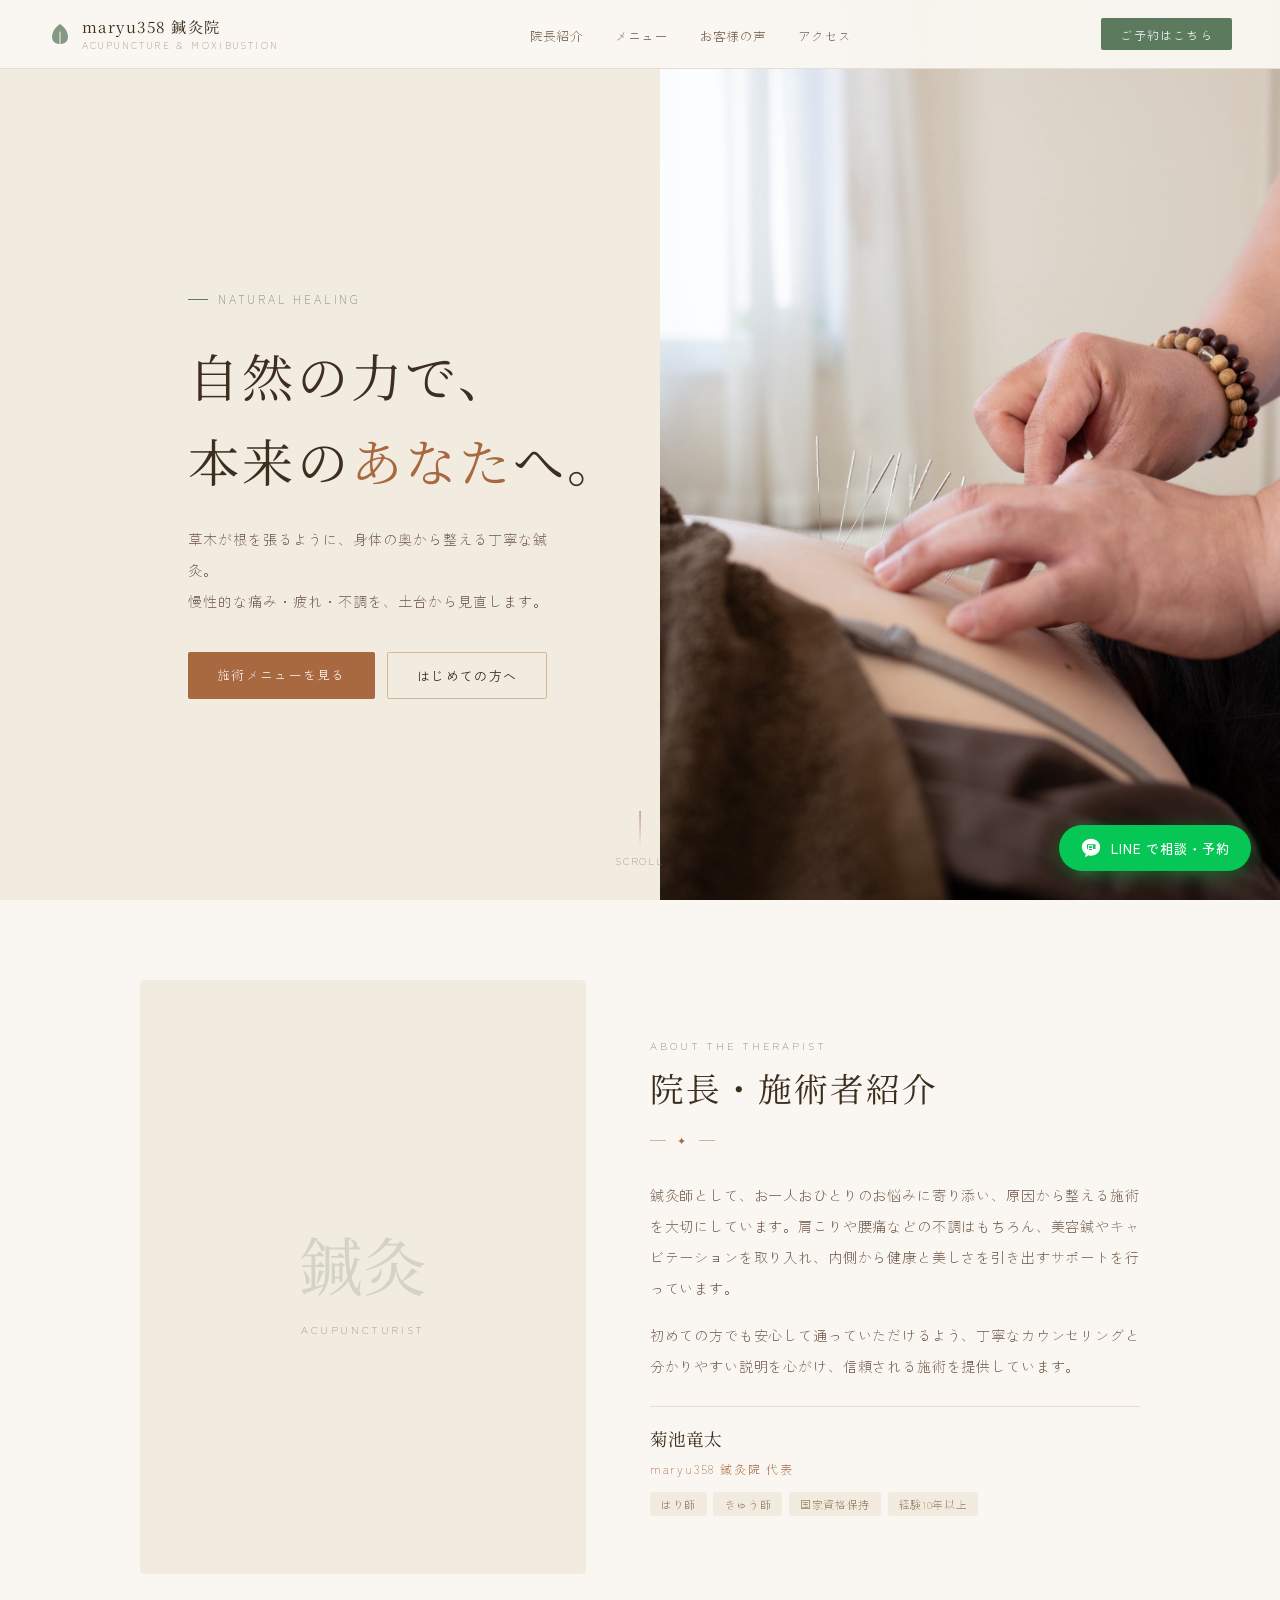
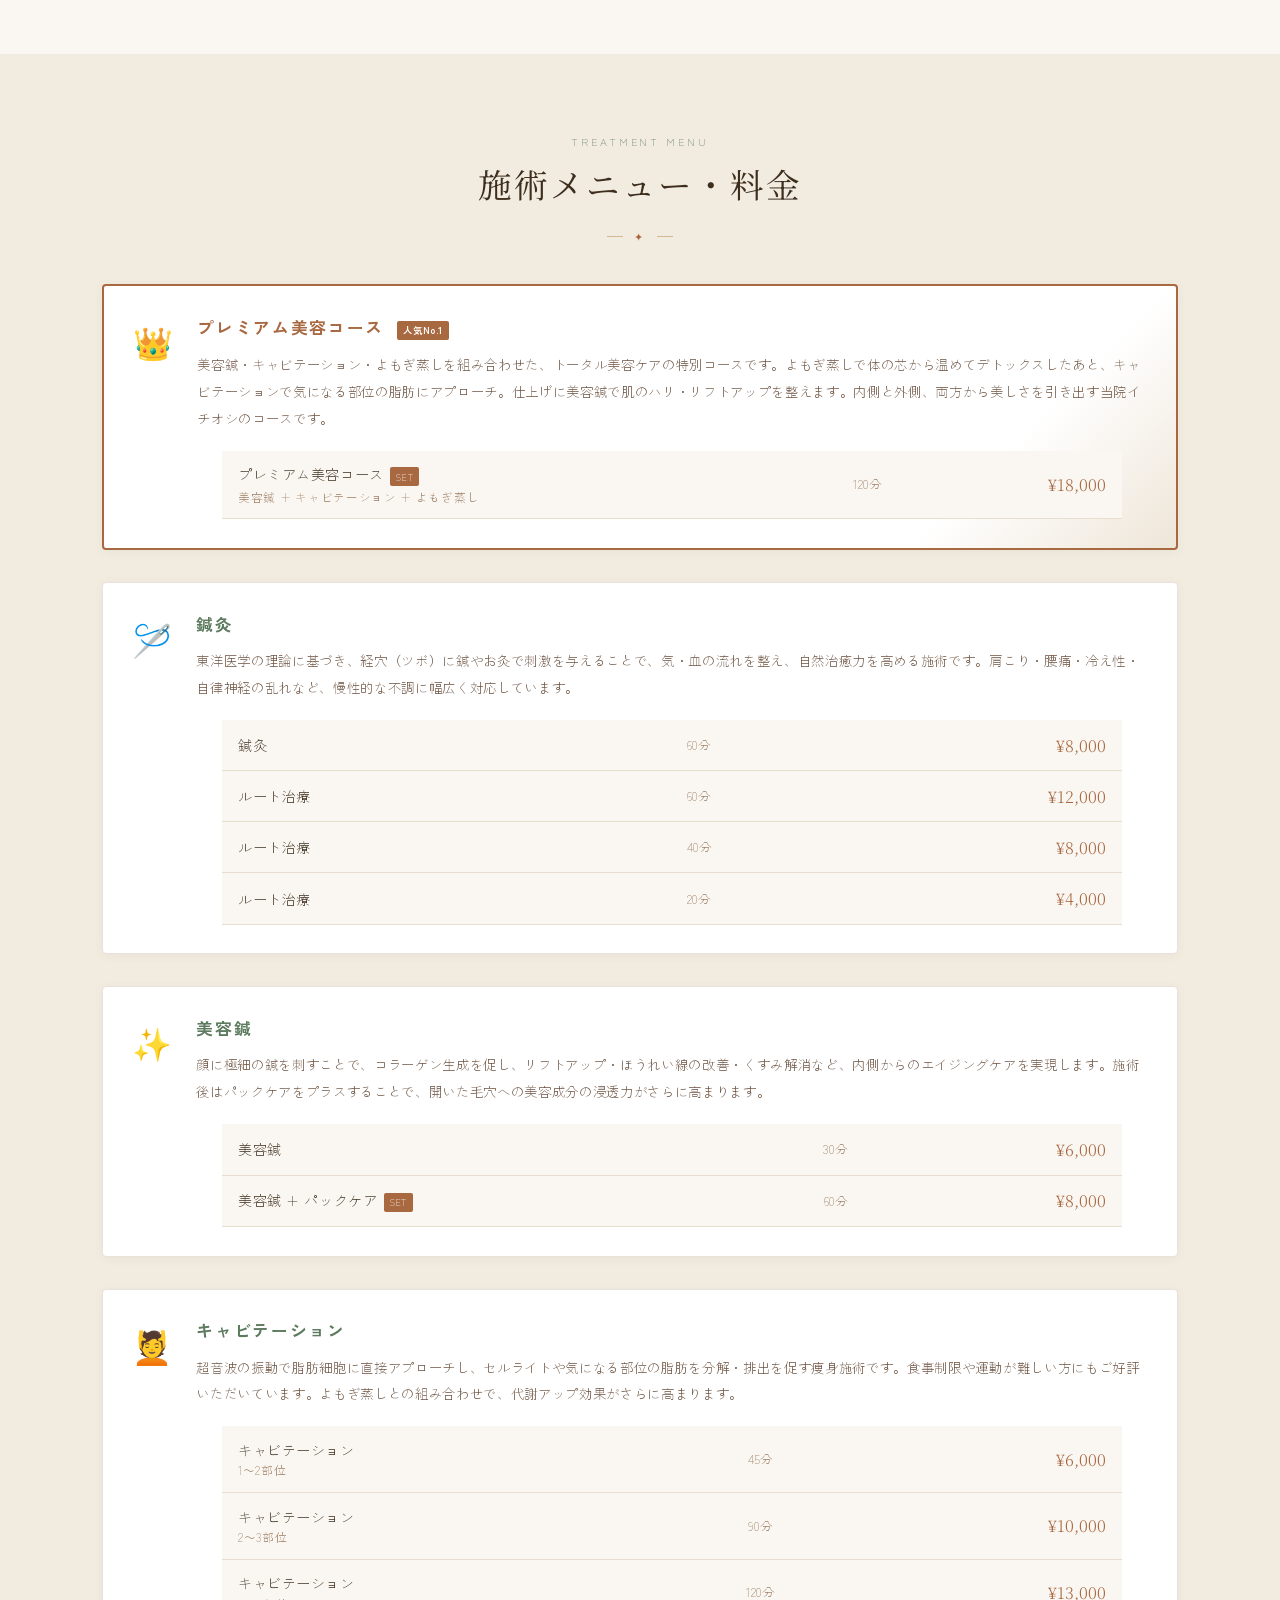
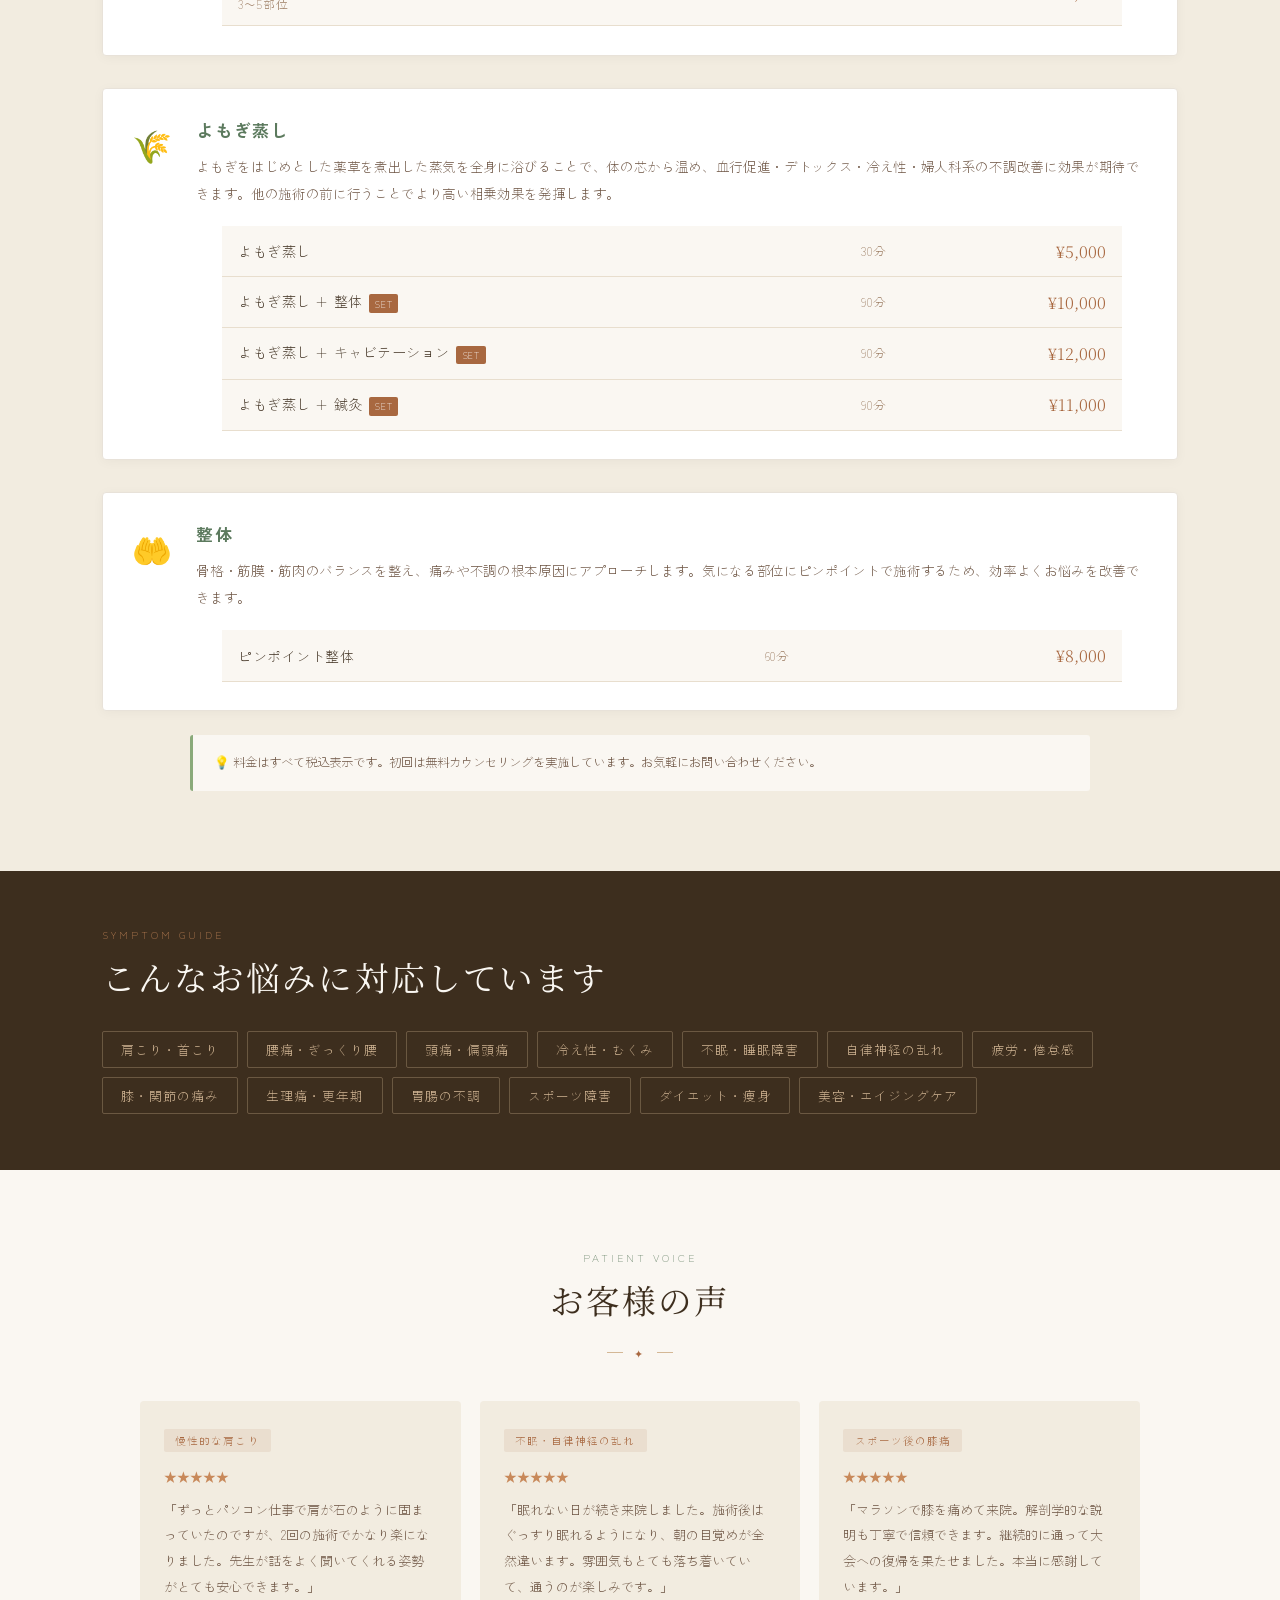
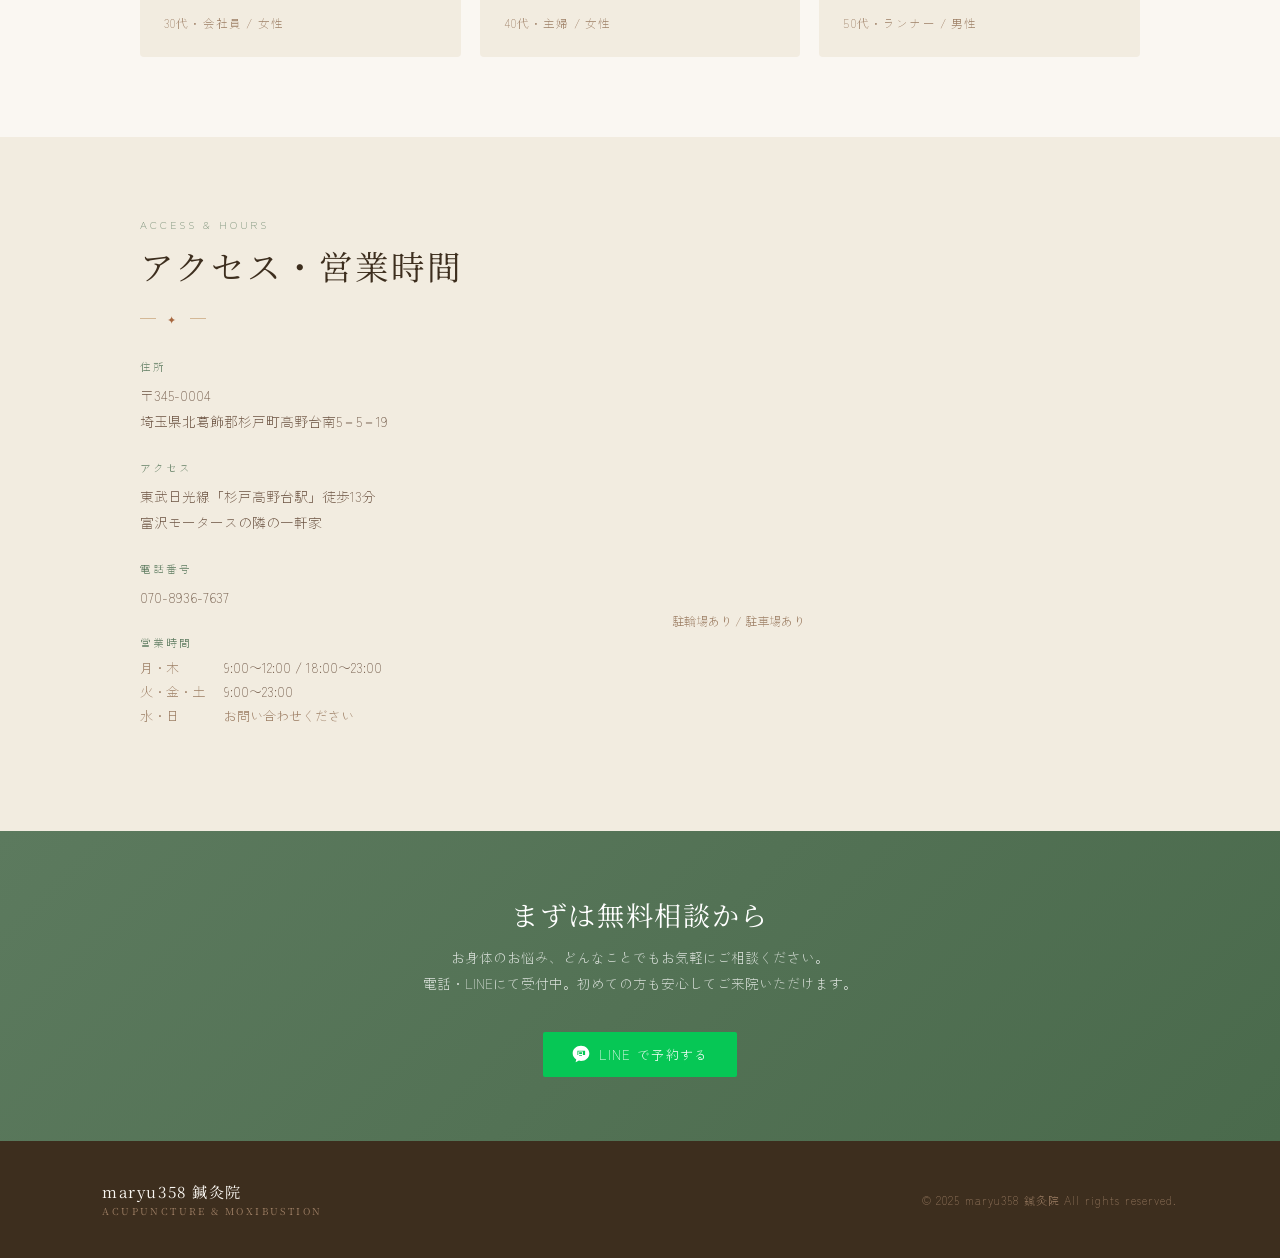
==== index.html @ f745391a "Rename maryu358_full_homepage.index.html to index.html" ====
<!DOCTYPE html>
<html lang="ja">
<head>
<meta charset="UTF-8">
<meta name="viewport" content="width=device-width, initial-scale=1.0">
<link href="https://fonts.googleapis.com/css2?family=Noto+Serif+JP:wght@300;400;500&family=Zen+Kaku+Gothic+New:wght@300;400;500&display=swap" rel="stylesheet">
<style>
*,*::before,*::after{margin:0;padding:0;box-sizing:border-box;}
:root{
  --bg:#faf7f2;--bg2:#f2ece0;--bg3:#e8dece;
  --bark:#3d2e1e;--bark-light:#6b5240;--bark-muted:#9c7d63;
  --sage:#5c7a5e;--sage-light:#8aaa7a;
  --terra:#a86840;--terra-light:#c8895a;
  --sand:#d4b896;
  --text:#3d2e1e;--text-mid:#6b5240;--text-soft:#9c7d63;
}
html{scroll-behavior:smooth;}
body{font-family:'Zen Kaku Gothic New',sans-serif;background:var(--bg);color:var(--text);font-weight:300;overflow-x:hidden;}

/* ── NAV ── */
nav{position:fixed;top:0;left:0;right:0;z-index:100;display:flex;align-items:center;justify-content:space-between;padding:1rem 3rem;background:rgba(250,247,242,0.94);backdrop-filter:blur(10px);border-bottom:1px solid var(--bg3);}
.logo-wrap{display:flex;align-items:center;gap:0.6rem;}
.logo-leaf{width:24px;height:24px;}
.logo-text{font-family:'Noto Serif JP',serif;font-size:0.95rem;font-weight:400;letter-spacing:0.1em;color:var(--bark);}
.logo-sub{font-size:0.6rem;letter-spacing:0.25em;color:var(--bark-muted);display:block;margin-top:1px;}
nav ul{list-style:none;display:flex;gap:2rem;}
nav a{text-decoration:none;color:var(--text-mid);font-size:0.78rem;letter-spacing:0.1em;transition:color .3s;}
nav a:hover{color:var(--sage);}
.nav-btn{background:var(--sage);color:#fff;padding:0.45rem 1.2rem;font-family:inherit;font-size:0.75rem;letter-spacing:0.1em;border:none;cursor:pointer;border-radius:2px;transition:background .3s;}
.nav-btn:hover{background:var(--sage-light);}

/* ── HERO ── */
.hero{min-height:100vh;display:flex;align-items:center;position:relative;overflow:hidden;background:var(--bg2);}
.hero-svg{position:absolute;right:0;top:0;width:52vw;max-width:620px;height:100%;object-fit:cover;opacity:1;}
.hero-content{position:relative;z-index:2;padding:9rem 4rem 4rem 8%;}
.hero-eyebrow{display:inline-flex;align-items:center;gap:0.6rem;font-size:0.7rem;letter-spacing:0.25em;color:var(--sage);margin-bottom:1.6rem;}
.hero-eyebrow::before{content:'';width:20px;height:1px;background:var(--sage);}
.hero h1{font-family:'Noto Serif JP',serif;font-size:clamp(2rem,4.2vw,3.2rem);font-weight:400;line-height:1.65;letter-spacing:0.06em;color:var(--bark);margin-bottom:1.4rem;}
.hero h1 em{color:var(--terra);font-style:normal;}
.hero-desc{font-size:0.88rem;line-height:2.2;color:var(--text-mid);letter-spacing:0.07em;margin-bottom:2.2rem;max-width:380px;}
.hero-cta{display:flex;gap:0.8rem;flex-wrap:wrap;}
.btn-fill{background:var(--terra);color:#fff;padding:0.8rem 1.8rem;font-family:inherit;font-size:0.8rem;letter-spacing:0.1em;border:none;cursor:pointer;border-radius:2px;transition:background .3s;text-decoration:none;display:inline-block;}
.btn-fill:hover{background:var(--terra-light);}
.btn-line{background:transparent;color:var(--bark);padding:0.8rem 1.8rem;font-family:inherit;font-size:0.8rem;letter-spacing:0.1em;border:1.5px solid var(--sand);cursor:pointer;border-radius:2px;transition:all .3s;text-decoration:none;display:inline-block;}
.btn-line:hover{border-color:var(--bark);background:var(--bark);color:#fff;}
.hero-scroll{position:absolute;bottom:2rem;left:50%;transform:translateX(-50%);display:flex;flex-direction:column;align-items:center;gap:0.4rem;color:var(--text-soft);font-size:0.62rem;letter-spacing:0.2em;}
.scroll-bar{width:1px;height:36px;background:linear-gradient(to bottom,var(--terra),transparent);animation:sbar 2s ease-in-out infinite;}
@keyframes sbar{0%,100%{opacity:.3}50%{opacity:1}}

/* ── SECTIONS ── */
section{padding:5rem 8%;}
.sec-tag{font-size:0.66rem;letter-spacing:0.28em;color:var(--sage);display:block;margin-bottom:0.6rem;}
.sec-title{font-family:'Noto Serif JP',serif;font-size:clamp(1.5rem,2.8vw,2.1rem);font-weight:400;letter-spacing:0.06em;color:var(--bark);line-height:1.5;margin-bottom:0.8rem;}
.sep{display:flex;align-items:center;gap:0.7rem;margin:1.2rem 0 2rem;}
.sep::before,.sep::after{content:'';flex:0 0 16px;height:1px;background:var(--sand);}
.sep span{font-size:0.68rem;letter-spacing:0.2em;color:var(--terra);}
.sep-center{justify-content:center;}
.sep-center.sep{margin:1.2rem auto 2rem;}

/* ── ABOUT ── */
.about{background:var(--bg);}
.about-inner{display:grid;grid-template-columns:1fr 1.1fr;gap:4rem;align-items:center;max-width:1000px;margin:0 auto;}
.about-img{aspect-ratio:3/4;background:var(--bg2);border-radius:4px;display:flex;align-items:center;justify-content:center;flex-direction:column;gap:0.8rem;position:relative;overflow:hidden;}
.about-img-kanji{font-family:'Noto Serif JP',serif;font-size:4rem;color:rgba(92,122,94,0.2);font-weight:400;}
.about-img-label{font-size:0.65rem;letter-spacing:0.25em;color:var(--text-soft);}
.about p{font-size:0.88rem;line-height:2.2;color:var(--text-mid);letter-spacing:0.06em;margin-bottom:1rem;}
.about-name{margin-top:1.5rem;padding-top:1.2rem;border-top:1px solid var(--bg3);}
.about-name strong{font-family:'Noto Serif JP',serif;font-size:1.1rem;font-weight:400;color:var(--bark);display:block;margin-bottom:0.25rem;}
.about-name span{font-size:0.75rem;letter-spacing:0.15em;color:var(--terra);}
.certs{margin-top:0.8rem;display:flex;flex-wrap:wrap;gap:0.4rem;}
.cert{font-size:0.68rem;letter-spacing:0.06em;color:var(--text-soft);background:var(--bg2);padding:0.25rem 0.7rem;border-radius:2px;}

/* ── MENU ── */
.menu-sec{background:var(--bg2);}
.menu-head{text-align:center;margin-bottom:2.5rem;}

/* tabs */
.tabs{display:flex;justify-content:center;flex-wrap:wrap;gap:0.4rem;margin-bottom:2.5rem;}
.tab{padding:0.45rem 1.1rem;border:1.5px solid var(--bg3);background:var(--bg);color:var(--text-mid);font-family:inherit;font-size:0.76rem;letter-spacing:0.08em;cursor:pointer;border-radius:2px;transition:all .22s;}
.tab:hover{border-color:var(--sage);color:var(--sage);}
.tab.active{background:var(--sage);border-color:var(--sage);color:#fff;}

.panel{display:none;}
.panel.active{display:block;}

/* compact menu table */
.menu-table{width:100%;max-width:900px;margin:0 auto;border-collapse:collapse;}
.menu-cat-row td{
  padding:0.7rem 1rem 0.4rem;
  font-family:'Noto Serif JP',serif;font-size:0.78rem;font-weight:400;
  color:var(--terra);letter-spacing:0.15em;
  border-bottom:1px solid var(--bg3);
}
.menu-row{background:var(--bg);transition:background .2s;}
.menu-row:hover{background:rgba(92,122,94,0.06);}
.menu-row td{padding:0.85rem 1rem;border-bottom:1px solid var(--bg3);vertical-align:middle;}
.m-name{font-size:0.88rem;color:var(--bark);letter-spacing:0.04em;}
.m-sub{font-size:0.72rem;color:var(--text-soft);margin-top:0.15rem;letter-spacing:0.06em;}
.m-time{font-size:0.78rem;color:var(--text-soft);text-align:center;white-space:nowrap;}
.m-price{font-family:'Noto Serif JP',serif;font-size:1rem;color:var(--terra);text-align:right;white-space:nowrap;}
.m-badge{display:inline-block;font-size:0.58rem;letter-spacing:0.06em;background:var(--terra);color:#fff;padding:0.15rem 0.4rem;border-radius:2px;vertical-align:middle;margin-left:0.4rem;}
.menu-note{max-width:900px;margin:1.5rem auto 0;background:var(--bg);border-radius:3px;padding:1rem 1.3rem;font-size:0.78rem;line-height:1.9;color:var(--text-mid);border-left:3px solid var(--sage-light);}

/* ── SYMPTOM ── */
.symptom{background:var(--bark);padding:3.5rem 8%;}
.symptom .sec-tag{color:var(--terra-light);}
.symptom .sec-title{color:#faf7f2;}
.symp-tags{display:flex;flex-wrap:wrap;gap:0.6rem;margin-top:1.8rem;}
.symp-tag{padding:0.5rem 1.1rem;border:1px solid rgba(212,184,150,0.3);color:var(--sand);font-size:0.8rem;letter-spacing:0.08em;border-radius:2px;}

/* ── VOICE ── */
.voice{background:var(--bg);}
.voice-grid{display:grid;grid-template-columns:repeat(3,1fr);gap:1.2rem;max-width:1000px;margin:0 auto;}
.voice-card{background:var(--bg2);border-radius:4px;padding:1.6rem 1.5rem;}
.v-symp{display:inline-block;font-size:0.66rem;letter-spacing:0.1em;color:var(--terra);background:rgba(168,104,64,0.1);padding:0.25rem 0.7rem;border-radius:2px;margin-bottom:0.9rem;}
.v-stars{color:var(--terra-light);font-size:0.8rem;margin-bottom:0.7rem;}
.v-text{font-size:0.82rem;line-height:1.95;color:var(--text-mid);margin-bottom:1rem;}
.v-name{font-size:0.72rem;color:var(--text-soft);letter-spacing:0.1em;}

/* ── ACCESS ── */
.access{background:var(--bg2);}
.access-inner{display:grid;grid-template-columns:1fr 1fr;gap:4rem;max-width:1000px;margin:0 auto;align-items:start;}
.info-block{margin-bottom:1.6rem;}
.info-label{font-size:0.66rem;letter-spacing:0.2em;color:var(--sage);margin-bottom:0.5rem;}
.info-val{font-size:0.86rem;line-height:1.9;color:var(--text-mid);}
.hours-grid{display:grid;grid-template-columns:auto 1fr;gap:0.3rem 1.2rem;margin-top:0.3rem;}
.d-label{font-size:0.82rem;color:var(--text-soft);}
.d-time{font-size:0.82rem;color:var(--text-mid);}
.d-off{font-size:0.82rem;color:var(--bark-muted);}
.access-map{background:var(--bg3);border-radius:4px;aspect-ratio:4/3;display:flex;align-items:center;justify-content:center;flex-direction:column;gap:0.8rem;}
.map-text{font-size:0.76rem;letter-spacing:0.15em;color:var(--text-soft);}

/* ── CTA ── */
.cta-band{background:linear-gradient(135deg,var(--sage) 0%,#4a6a4c 100%);padding:4rem 8%;text-align:center;}
.cta-band h2{font-family:'Noto Serif JP',serif;font-size:1.7rem;font-weight:400;color:#fff;letter-spacing:0.06em;margin-bottom:0.7rem;}
.cta-band p{font-size:0.85rem;color:rgba(255,255,255,0.8);margin-bottom:2.2rem;line-height:1.9;}
.cta-btns{display:flex;gap:0.8rem;justify-content:center;flex-wrap:wrap;}
.btn-white{background:#fff;color:var(--sage);padding:0.8rem 2rem;font-family:inherit;font-size:0.82rem;letter-spacing:0.1em;border:none;cursor:pointer;border-radius:2px;transition:all .3s;font-weight:500;}
.btn-white:hover{background:var(--bark);color:#fff;}
.btn-white2{background:transparent;color:#fff;padding:0.8rem 2rem;font-family:inherit;font-size:0.82rem;letter-spacing:0.1em;border:1.5px solid rgba(255,255,255,0.5);cursor:pointer;border-radius:2px;transition:all .3s;}
.btn-white2:hover{background:rgba(255,255,255,0.15);}

/* ── FOOTER ── */
footer{background:var(--bark);padding:2.5rem 8%;display:flex;align-items:center;justify-content:space-between;flex-wrap:wrap;gap:1.2rem;}
.f-logo{font-family:'Noto Serif JP',serif;font-size:0.95rem;font-weight:400;color:#faf7f2;letter-spacing:0.1em;}
.f-logo span{font-size:0.6rem;letter-spacing:0.25em;color:var(--bark-muted);display:block;margin-top:2px;}
footer p{font-size:0.7rem;color:var(--bark-muted);letter-spacing:0.1em;}

/* ── MENU CARDS ── */
.menu-cards{display:flex;flex-direction:column;gap:2rem;margin-top:1.5rem;}
.menu-card{display:flex;gap:1.5rem;background:#fff;border:1px solid #e8e2d9;border-radius:4px;padding:1.8rem;box-shadow:0 2px 12px rgba(0,0,0,0.04);}
.menu-card-icon{font-size:2rem;flex-shrink:0;margin-top:0.2rem;}
.menu-card-body{flex:1;}
.menu-card-title{font-size:1.05rem;letter-spacing:0.1em;color:var(--sage);margin:0 0 0.7rem;font-weight:600;}
.menu-card-desc{font-size:0.84rem;line-height:2;color:var(--text-mid);margin:0 0 1.2rem;letter-spacing:0.05em;}
@media(max-width:600px){
  .menu-card{flex-direction:column;gap:0.8rem;}
  .menu-card-icon{font-size:1.5rem;}
}

/* ── LINE FLOAT BUTTON ── */
.line-float{
  position:fixed;bottom:1.8rem;right:1.8rem;z-index:200;
  display:flex;align-items:center;gap:0.55rem;
  background:#06C755;color:#fff;
  padding:0.75rem 1.3rem;border-radius:50px;
  text-decoration:none;font-family:inherit;font-size:0.82rem;font-weight:500;letter-spacing:0.08em;
  box-shadow:0 4px 18px rgba(6,199,85,0.38);
  transition:all .3s;
}
.line-float:hover{background:#05b34c;box-shadow:0 6px 24px rgba(6,199,85,0.5);transform:translateY(-2px);}
.line-float svg{width:22px;height:22px;flex-shrink:0;}

/* LINE inline button */
.btn-line-green{
  display:inline-flex;align-items:center;gap:0.5rem;
  background:#06C755;color:#fff;
  padding:0.8rem 1.8rem;font-family:inherit;font-size:0.82rem;letter-spacing:0.1em;
  border:none;cursor:pointer;border-radius:2px;transition:all .3s;text-decoration:none;
}
.btn-line-green:hover{background:#05b34c;}
.btn-line-green svg{width:20px;height:20px;}

@media(max-width:768px){
  nav{padding:0.9rem 1.2rem;}nav ul{display:none;}
  .hero-content{padding:8rem 1.5rem 3.5rem;}
  .hero-svg{width:100%;right:0;top:0;height:50vh;object-fit:cover;opacity:0.35;}
  section{padding:3.5rem 1.5rem;}
  .about-inner,.access-inner{grid-template-columns:1fr;gap:2rem;}
  .about-img{display:none;}
  .voice-grid{grid-template-columns:1fr;}
  .symptom{padding:3rem 1.5rem;}
  .cta-band{padding:3rem 1.5rem;}
}
</style>
</head>
<body>

<!-- NAV -->
<nav>
  <div class="logo-wrap">
    <svg class="logo-leaf" viewBox="0 0 24 24" fill="none">
      <path d="M12 2C12 2 4 7 4 15C4 19.5 7.5 22 12 22C16.5 22 20 19.5 20 15C20 7 12 2 12 2Z" fill="#5c7a5e" opacity="0.75"/>
      <path d="M12 22L12 10" stroke="#faf7f2" stroke-width="1" stroke-linecap="round"/>
    </svg>
    <div>
      <div class="logo-text">maryu358 鍼灸院</div>
      <span class="logo-sub">ACUPUNCTURE & MOXIBUSTION</span>
    </div>
  </div>
  <ul>
    <li><a href="#about">院長紹介</a></li>
    <li><a href="#menu">メニュー</a></li>
    <li><a href="#voice">お客様の声</a></li>
    <li><a href="#access">アクセス</a></li>
  </ul>
  <a href="https://lin.ee/UZk0JDN" target="_blank" rel="noopener" class="nav-btn" style="text-decoration:none;">ご予約はこちら</a>
</nav>

<!-- HERO -->
<section class="hero">
  <img class="hero-svg" src="[data-uri]" alt="鍼灸施術の様子">
  <div class="hero-content">
    <div class="hero-eyebrow">NATURAL HEALING</div>
    <h1>自然の力で、<br>本来の<em>あなた</em>へ。</h1>
    <p class="hero-desc">草木が根を張るように、身体の奥から整える丁寧な鍼灸。<br>慢性的な痛み・疲れ・不調を、土台から見直します。</p>
    <div class="hero-cta">
      <a href="#menu" class="btn-fill">施術メニューを見る</a>
      <button class="btn-line" onclick="sendPrompt('初めて鍼灸院に行く場合の流れを教えてください')">はじめての方へ</button>
    </div>
  </div>
  <div class="hero-scroll"><div class="scroll-bar"></div><span>SCROLL</span></div>
</section>

<!-- ABOUT -->
<section class="about" id="about">
  <div class="about-inner">
    <div class="about-img">
      <div class="about-img-kanji">鍼灸</div>
      <div class="about-img-label">ACUPUNCTURIST</div>
    </div>
    <div>
      <span class="sec-tag">ABOUT THE THERAPIST</span>
      <h2 class="sec-title">院長・施術者紹介</h2>
      <div class="sep"><span>✦</span></div>
      <p>鍼灸師として、お一人おひとりのお悩みに寄り添い、原因から整える施術を大切にしています。肩こりや腰痛などの不調はもちろん、美容鍼やキャビテーションを取り入れ、内側から健康と美しさを引き出すサポートを行っています。</p>
      <p>初めての方でも安心して通っていただけるよう、丁寧なカウンセリングと分かりやすい説明を心がけ、信頼される施術を提供しています。</p>
      <div class="about-name">
        <strong>菊池竜太</strong>
        <span>maryu358 鍼灸院 代表</span>
      </div>
      <div class="certs">
        <span class="cert">はり師</span>
        <span class="cert">きゅう師</span>
        <span class="cert">国家資格保持</span>
        <span class="cert">経験10年以上</span>
      </div>
    </div>
  </div>
</section>

<!-- MENU -->
<section class="menu-sec" id="menu">
  <div class="menu-head">
    <span class="sec-tag">TREATMENT MENU</span>
    <h2 class="sec-title">施術メニュー・料金</h2>
    <div class="sep sep-center"><span>✦</span></div>
  </div>

  <!-- 施術説明カード -->
  <div class="menu-cards">

    <div class="menu-card" style="border:2px solid var(--terra);background:linear-gradient(135deg,#fff 80%,rgba(168,104,64,0.05));">
      <div class="menu-card-icon">👑</div>
      <div class="menu-card-body">
        <h3 class="menu-card-title" style="color:var(--terra);">プレミアム美容コース <span class="m-badge" style="background:var(--terra);">人気No.1</span></h3>
        <p class="menu-card-desc">美容鍼・キャビテーション・よもぎ蒸しを組み合わせた、トータル美容ケアの特別コースです。よもぎ蒸しで体の芯から温めてデトックスしたあと、キャビテーションで気になる部位の脂肪にアプローチ。仕上げに美容鍼で肌のハリ・リフトアップを整えます。内側と外側、両方から美しさを引き出す当院イチオシのコースです。</p>
        <table class="menu-table">
          <tr class="menu-row"><td><div class="m-name">プレミアム美容コース<span class="m-badge">SET</span></div><div class="m-sub">美容鍼 + キャビテーション + よもぎ蒸し</div></td><td class="m-time">120分</td><td class="m-price">¥18,000</td></tr>
        </table>
      </div>
    </div>

    <div class="menu-card">
      <div class="menu-card-icon">🪡</div>
      <div class="menu-card-body">
        <h3 class="menu-card-title">鍼灸</h3>
        <p class="menu-card-desc">東洋医学の理論に基づき、経穴（ツボ）に鍼やお灸で刺激を与えることで、気・血の流れを整え、自然治癒力を高める施術です。肩こり・腰痛・冷え性・自律神経の乱れなど、慢性的な不調に幅広く対応しています。</p>
        <table class="menu-table">
          <tr class="menu-row"><td><div class="m-name">鍼灸</div></td><td class="m-time">60分</td><td class="m-price">¥8,000</td></tr>
          <tr class="menu-row"><td><div class="m-name">ルート治療</div></td><td class="m-time">60分</td><td class="m-price">¥12,000</td></tr>
          <tr class="menu-row"><td><div class="m-name">ルート治療</div></td><td class="m-time">40分</td><td class="m-price">¥8,000</td></tr>
          <tr class="menu-row"><td><div class="m-name">ルート治療</div></td><td class="m-time">20分</td><td class="m-price">¥4,000</td></tr>
        </table>
      </div>
    </div>

    <div class="menu-card">
      <div class="menu-card-icon">✨</div>
      <div class="menu-card-body">
        <h3 class="menu-card-title">美容鍼</h3>
        <p class="menu-card-desc">顔に極細の鍼を刺すことで、コラーゲン生成を促し、リフトアップ・ほうれい線の改善・くすみ解消など、内側からのエイジングケアを実現します。施術後はパックケアをプラスすることで、開いた毛穴への美容成分の浸透力がさらに高まります。</p>
        <table class="menu-table">
          <tr class="menu-row"><td><div class="m-name">美容鍼</div></td><td class="m-time">30分</td><td class="m-price">¥6,000</td></tr>
          <tr class="menu-row"><td><div class="m-name">美容鍼 + パックケア<span class="m-badge">SET</span></div></td><td class="m-time">60分</td><td class="m-price">¥8,000</td></tr>
        </table>
      </div>
    </div>

    <div class="menu-card">
      <div class="menu-card-icon">💆</div>
      <div class="menu-card-body">
        <h3 class="menu-card-title">キャビテーション</h3>
        <p class="menu-card-desc">超音波の振動で脂肪細胞に直接アプローチし、セルライトや気になる部位の脂肪を分解・排出を促す痩身施術です。食事制限や運動が難しい方にもご好評いただいています。よもぎ蒸しとの組み合わせで、代謝アップ効果がさらに高まります。</p>
        <table class="menu-table">
          <tr class="menu-row"><td><div class="m-name">キャビテーション</div><div class="m-sub">1〜2部位</div></td><td class="m-time">45分</td><td class="m-price">¥6,000</td></tr>
          <tr class="menu-row"><td><div class="m-name">キャビテーション</div><div class="m-sub">2〜3部位</div></td><td class="m-time">90分</td><td class="m-price">¥10,000</td></tr>
          <tr class="menu-row"><td><div class="m-name">キャビテーション</div><div class="m-sub">3〜5部位</div></td><td class="m-time">120分</td><td class="m-price">¥13,000</td></tr>
        </table>
      </div>
    </div>

    <div class="menu-card">
      <div class="menu-card-icon">🌾</div>
      <div class="menu-card-body">
        <h3 class="menu-card-title">よもぎ蒸し</h3>
        <p class="menu-card-desc">よもぎをはじめとした薬草を煮出した蒸気を全身に浴びることで、体の芯から温め、血行促進・デトックス・冷え性・婦人科系の不調改善に効果が期待できます。他の施術の前に行うことでより高い相乗効果を発揮します。</p>
        <table class="menu-table">
          <tr class="menu-row"><td><div class="m-name">よもぎ蒸し</div></td><td class="m-time">30分</td><td class="m-price">¥5,000</td></tr>
          <tr class="menu-row"><td><div class="m-name">よもぎ蒸し + 整体<span class="m-badge">SET</span></div></td><td class="m-time">90分</td><td class="m-price">¥10,000</td></tr>
          <tr class="menu-row"><td><div class="m-name">よもぎ蒸し + キャビテーション<span class="m-badge">SET</span></div></td><td class="m-time">90分</td><td class="m-price">¥12,000</td></tr>
          <tr class="menu-row"><td><div class="m-name">よもぎ蒸し + 鍼灸<span class="m-badge">SET</span></div></td><td class="m-time">90分</td><td class="m-price">¥11,000</td></tr>
        </table>
      </div>
    </div>

    <div class="menu-card">
      <div class="menu-card-icon">🤲</div>
      <div class="menu-card-body">
        <h3 class="menu-card-title">整体</h3>
        <p class="menu-card-desc">骨格・筋膜・筋肉のバランスを整え、痛みや不調の根本原因にアプローチします。気になる部位にピンポイントで施術するため、効率よくお悩みを改善できます。</p>
        <table class="menu-table">
          <tr class="menu-row"><td><div class="m-name">ピンポイント整体</div></td><td class="m-time">60分</td><td class="m-price">¥8,000</td></tr>
        </table>
      </div>
    </div>

  </div>
  <div class="menu-note" style="margin-top:1.5rem;">💡 料金はすべて税込表示です。初回は無料カウンセリングを実施しています。お気軽にお問い合わせください。</div>
</section>

<!-- SYMPTOM -->
<div class="symptom">
  <span class="sec-tag">SYMPTOM GUIDE</span>
  <h2 class="sec-title" style="color:#faf7f2">こんなお悩みに対応しています</h2>
  <div class="symp-tags">
    <span class="symp-tag">肩こり・首こり</span>
    <span class="symp-tag">腰痛・ぎっくり腰</span>
    <span class="symp-tag">頭痛・偏頭痛</span>
    <span class="symp-tag">冷え性・むくみ</span>
    <span class="symp-tag">不眠・睡眠障害</span>
    <span class="symp-tag">自律神経の乱れ</span>
    <span class="symp-tag">疲労・倦怠感</span>
    <span class="symp-tag">膝・関節の痛み</span>
    <span class="symp-tag">生理痛・更年期</span>
    <span class="symp-tag">胃腸の不調</span>
    <span class="symp-tag">スポーツ障害</span>
    <span class="symp-tag">ダイエット・痩身</span>
    <span class="symp-tag">美容・エイジングケア</span>
  </div>
</div>

<!-- VOICE -->
<section class="voice" id="voice">
  <div style="text-align:center;margin-bottom:2.5rem;">
    <span class="sec-tag">PATIENT VOICE</span>
    <h2 class="sec-title">お客様の声</h2>
    <div class="sep sep-center"><span>✦</span></div>
  </div>
  <div class="voice-grid">
    <div class="voice-card">
      <span class="v-symp">慢性的な肩こり</span>
      <div class="v-stars">★★★★★</div>
      <p class="v-text">「ずっとパソコン仕事で肩が石のように固まっていたのですが、2回の施術でかなり楽になりました。先生が話をよく聞いてくれる姿勢がとても安心できます。」</p>
      <div class="v-name">30代・会社員 / 女性</div>
    </div>
    <div class="voice-card">
      <span class="v-symp">不眠・自律神経の乱れ</span>
      <div class="v-stars">★★★★★</div>
      <p class="v-text">「眠れない日が続き来院しました。施術後はぐっすり眠れるようになり、朝の目覚めが全然違います。雰囲気もとても落ち着いていて、通うのが楽しみです。」</p>
      <div class="v-name">40代・主婦 / 女性</div>
    </div>
    <div class="voice-card">
      <span class="v-symp">スポーツ後の膝痛</span>
      <div class="v-stars">★★★★★</div>
      <p class="v-text">「マラソンで膝を痛めて来院。解剖学的な説明も丁寧で信頼できます。継続的に通って大会への復帰を果たせました。本当に感謝しています。」</p>
      <div class="v-name">50代・ランナー / 男性</div>
    </div>
  </div>
</section>

<!-- ACCESS -->
<section class="access" id="access">
  <div class="access-inner">
    <div>
      <span class="sec-tag">ACCESS & HOURS</span>
      <h2 class="sec-title">アクセス・営業時間</h2>
      <div class="sep"><span>✦</span></div>
      <div class="info-block">
        <div class="info-label">住所</div>
        <div class="info-val">〒345-0004<br>埼玉県北葛飾郡杉戸町高野台南5－5－19</div>
      </div>
      <div class="info-block">
        <div class="info-label">アクセス</div>
        <div class="info-val">東武日光線「杉戸高野台駅」徒歩13分<br>富沢モータースの隣の一軒家</div>
      </div>
      <div class="info-block">
        <div class="info-label">電話番号</div>
        <div class="info-val">070-8936-7637</div>
      </div>
      <div class="info-block">
        <div class="info-label">営業時間</div>
        <div class="hours-grid">
          <span class="d-label">月・木</span><span class="d-time">9:00〜12:00 / 18:00〜23:00</span>
          <span class="d-label">火・金・土</span><span class="d-time">9:00〜23:00</span>
          <span class="d-label">水・日</span><span class="d-off">お問い合わせください</span>
        </div>
      </div>
    </div>
    <div>
      <div class="access-map" style="aspect-ratio:unset;background:none;display:block;padding:0;">
        <iframe src="https://www.google.com/maps/embed?pb=!1m18!1m12!1m3!1d339.084207243812!2d139.70991135969206!3d36.046394342618264!2m3!1f0!2f0!3f0!3m2!1i1024!2i768!4f13.1!3m3!1m2!1s0x6018b7eae701d053%3A0x49b7ddeca77afc90!2z44CSMzQ1LTAwNDYg5Z-8546J55yM5YyX6JGb6aO-6YOh5p2J5oi455S66auY6YeO5Y-w5Y2X77yV5LiB55uu77yV4oiS77yWIDXnlarlnLA2!5e0!3m2!1sja!2sjp!4v1776537835001!5m2!1sja!2sjp" width="100%" height="380" style="border:0;border-radius:4px;display:block;" allowfullscreen="" loading="lazy" referrerpolicy="no-referrer-when-downgrade"></iframe>
      </div>
      <p style="margin-top:0.8rem;font-size:0.76rem;color:var(--text-soft);line-height:1.9;">駐輪場あり / 駐車場あり</p>
    </div>
  </div>
</section>

<!-- CTA -->
<div class="cta-band">
  <h2>まずは無料相談から</h2>
  <p>お身体のお悩み、どんなことでもお気軽にご相談ください。<br>電話・LINEにて受付中。初めての方も安心してご来院いただけます。</p>
  <div class="cta-btns">
    <a href="https://lin.ee/UZk0JDN" target="_blank" rel="noopener" class="btn-line-green">
      <svg viewBox="0 0 24 24" fill="currentColor" xmlns="http://www.w3.org/2000/svg">
        <path d="M12 2C6.48 2 2 6.03 2 11c0 3.13 1.72 5.88 4.33 7.6L5.5 22l4.07-2.14C10.33 20.27 11.15 20.4 12 20.4c5.52 0 10-4.03 10-9C22 6.03 17.52 2 12 2zm1.23 12.13H9.77v-1.04h3.46v1.04zm0-2.08H9.77V10H13.23v2.05zm1.04 2.08V9H8.73v4.13H7.69V8h9.23v5.13h-3.65z"/>
      </svg>
      LINE で予約する
    </a>
  </div>
</div>

<!-- FOOTER -->
<footer>
  <div class="f-logo">
    maryu358 鍼灸院
    <span>ACUPUNCTURE & MOXIBUSTION</span>
  </div>
  <p>© 2025 maryu358 鍼灸院 All rights reserved.</p>
</footer>

<!-- LINE Float Button -->
<a href="https://lin.ee/UZk0JDN" target="_blank" rel="noopener" class="line-float">
  <svg viewBox="0 0 24 24" fill="currentColor" xmlns="http://www.w3.org/2000/svg">
    <path d="M12 2C6.48 2 2 6.03 2 11c0 3.13 1.72 5.88 4.33 7.6L5.5 22l4.07-2.14C10.33 20.27 11.15 20.4 12 20.4c5.52 0 10-4.03 10-9C22 6.03 17.52 2 12 2zm1.23 12.13H9.77v-1.04h3.46v1.04zm0-2.08H9.77V10H13.23v2.05zm1.04 2.08V9H8.73v4.13H7.69V8h9.23v5.13h-3.65z"/>
  </svg>
  LINE で相談・予約
</a>

<script>
function showTab(id,btn){
  document.querySelectorAll('.panel').forEach(p=>p.classList.remove('active'));
  document.querySelectorAll('.tab').forEach(t=>t.classList.remove('active'));
  document.getElementById('panel-'+id).classList.add('active');
  btn.classList.add('active');
}
function sc(el,name){
  document.querySelectorAll('.symp-tag').forEach(t=>t.classList.remove('active'));
  el.classList.add('active');
  sendPrompt(name+'に対する鍼灸・施術の効果について教えてください');
}
</script>
</body>
</html>
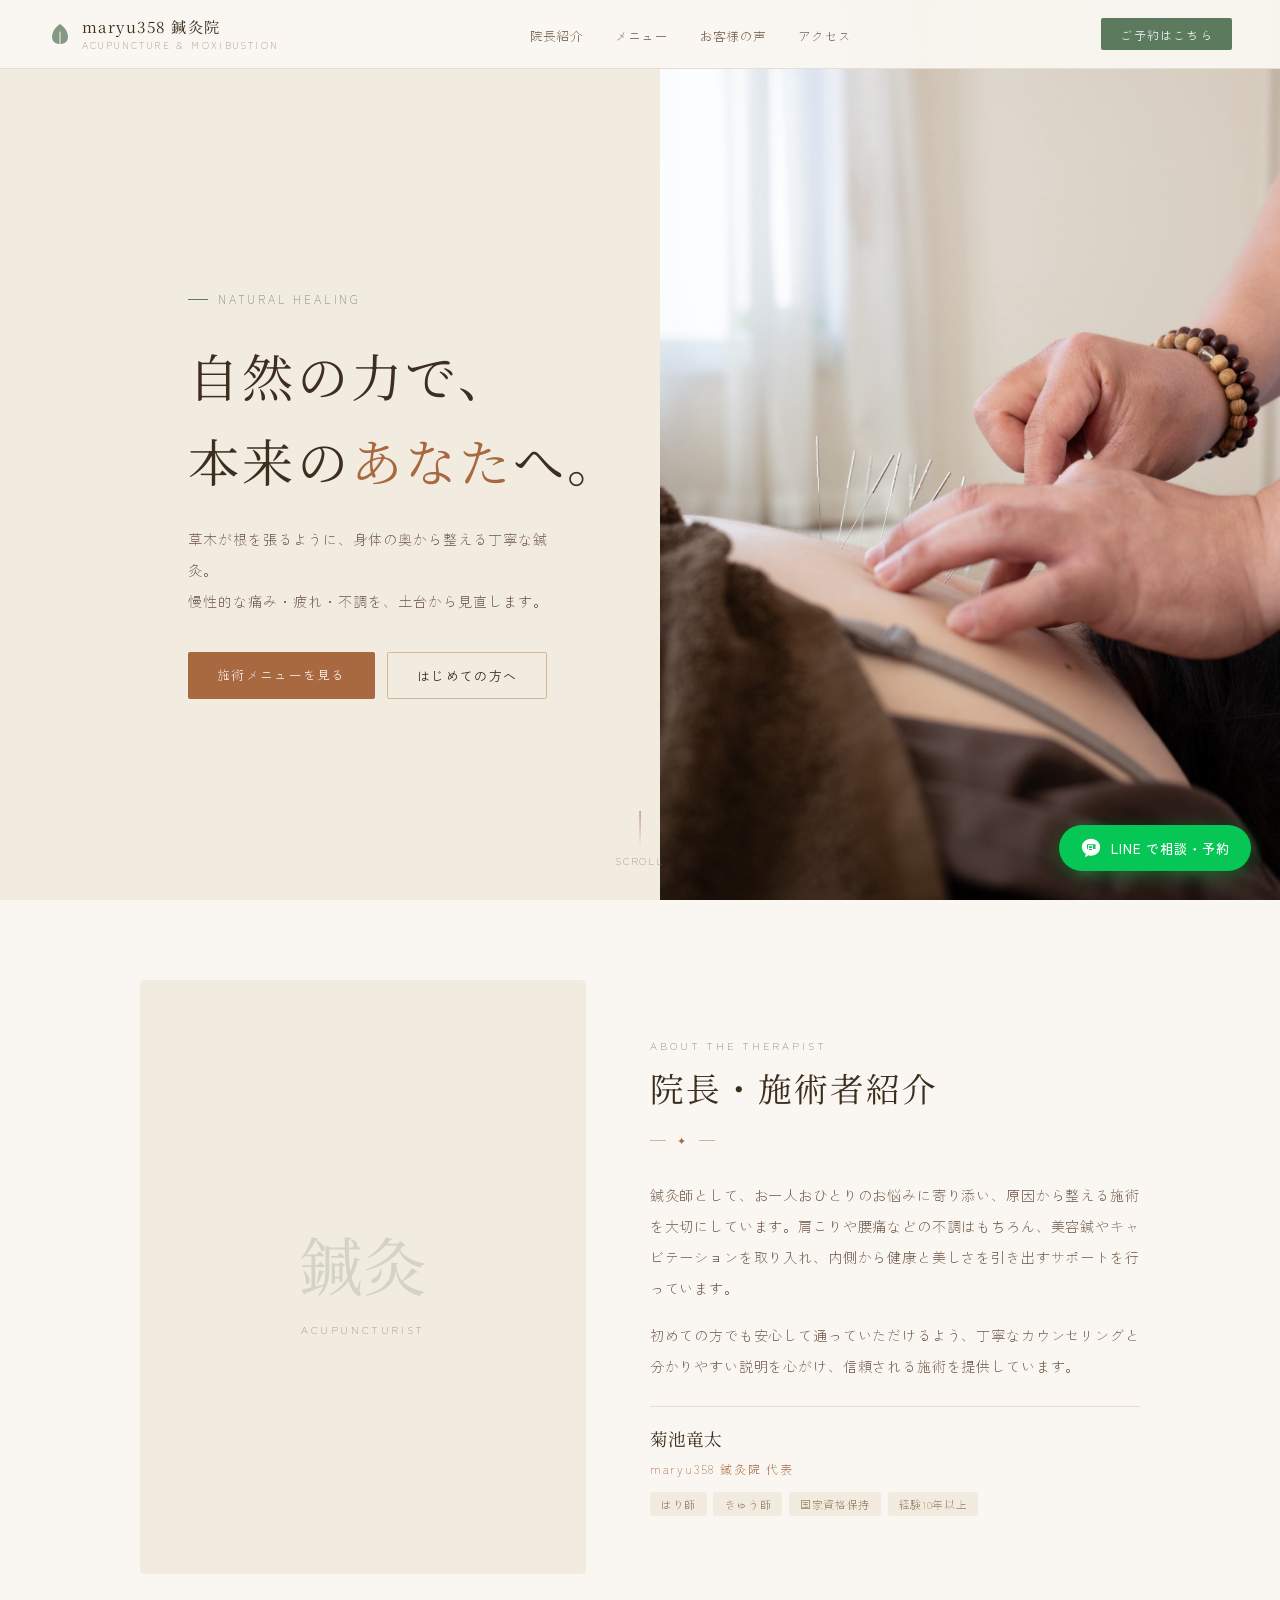
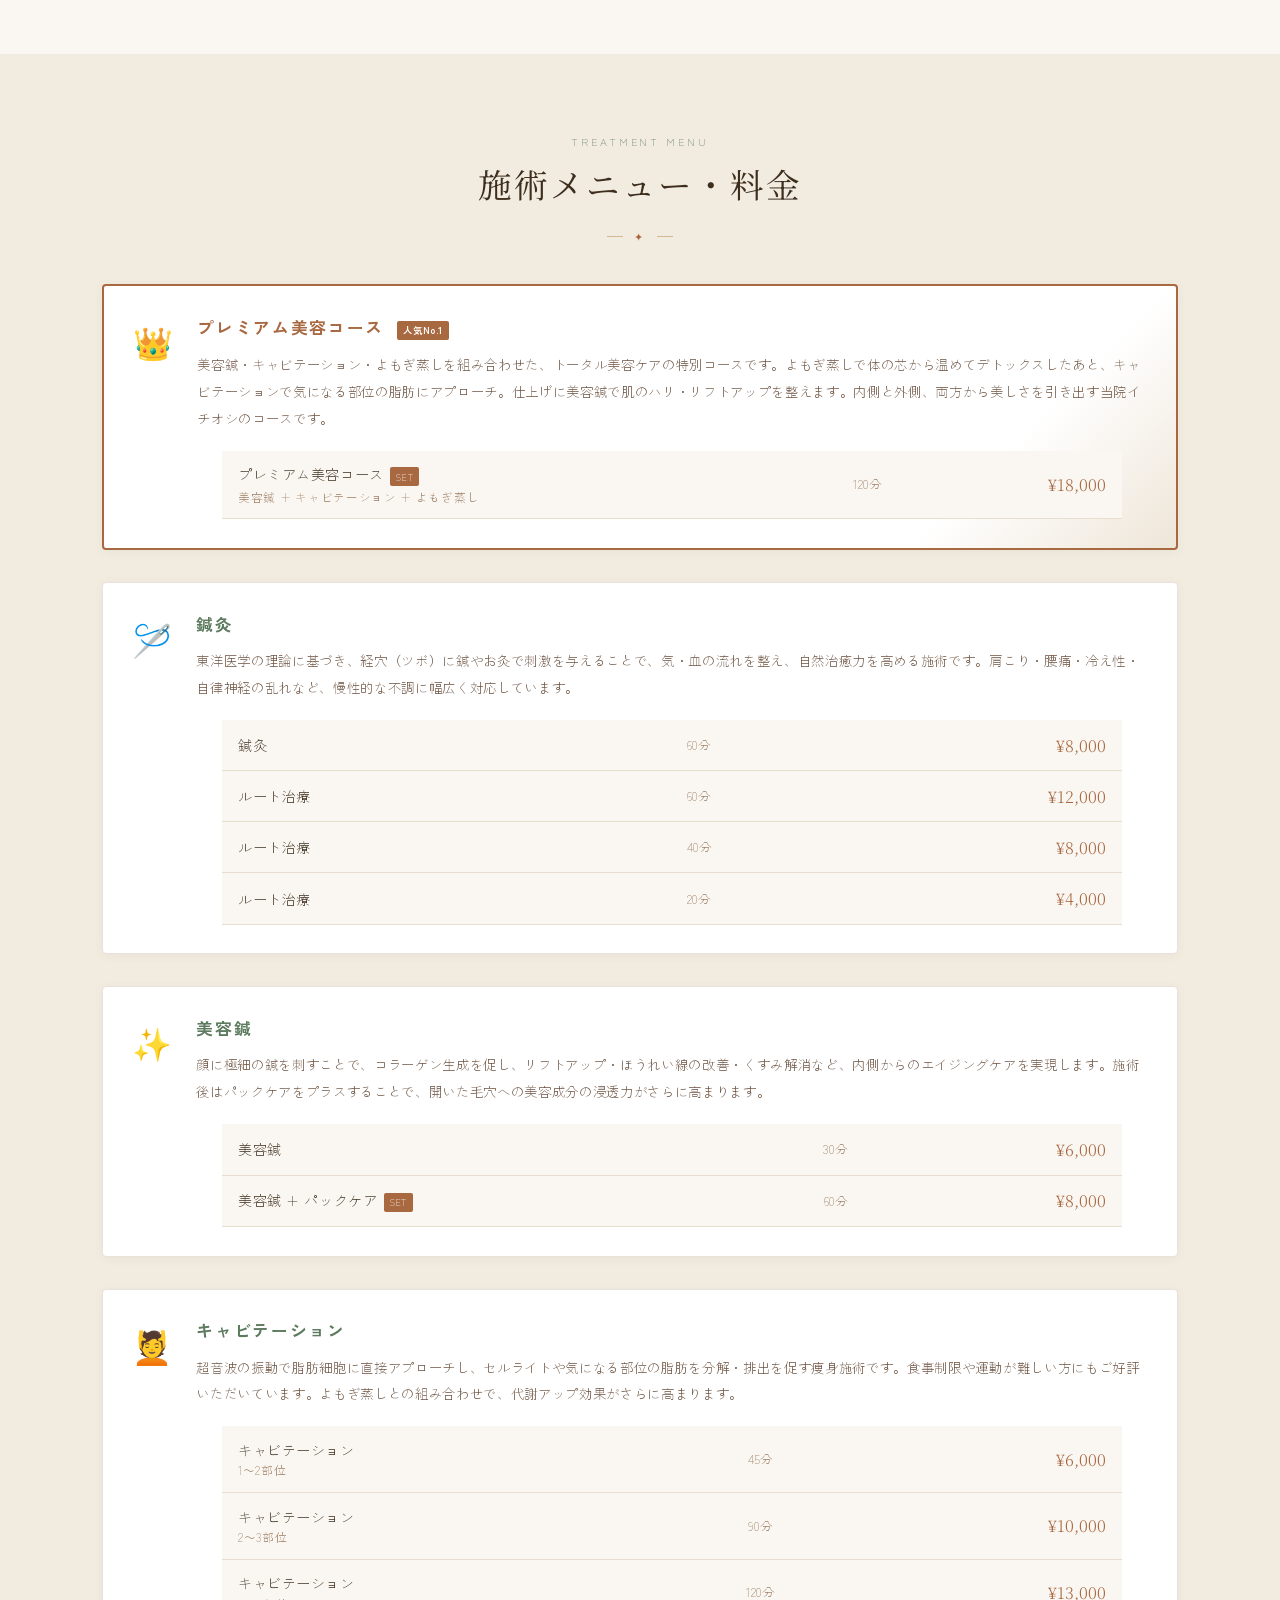
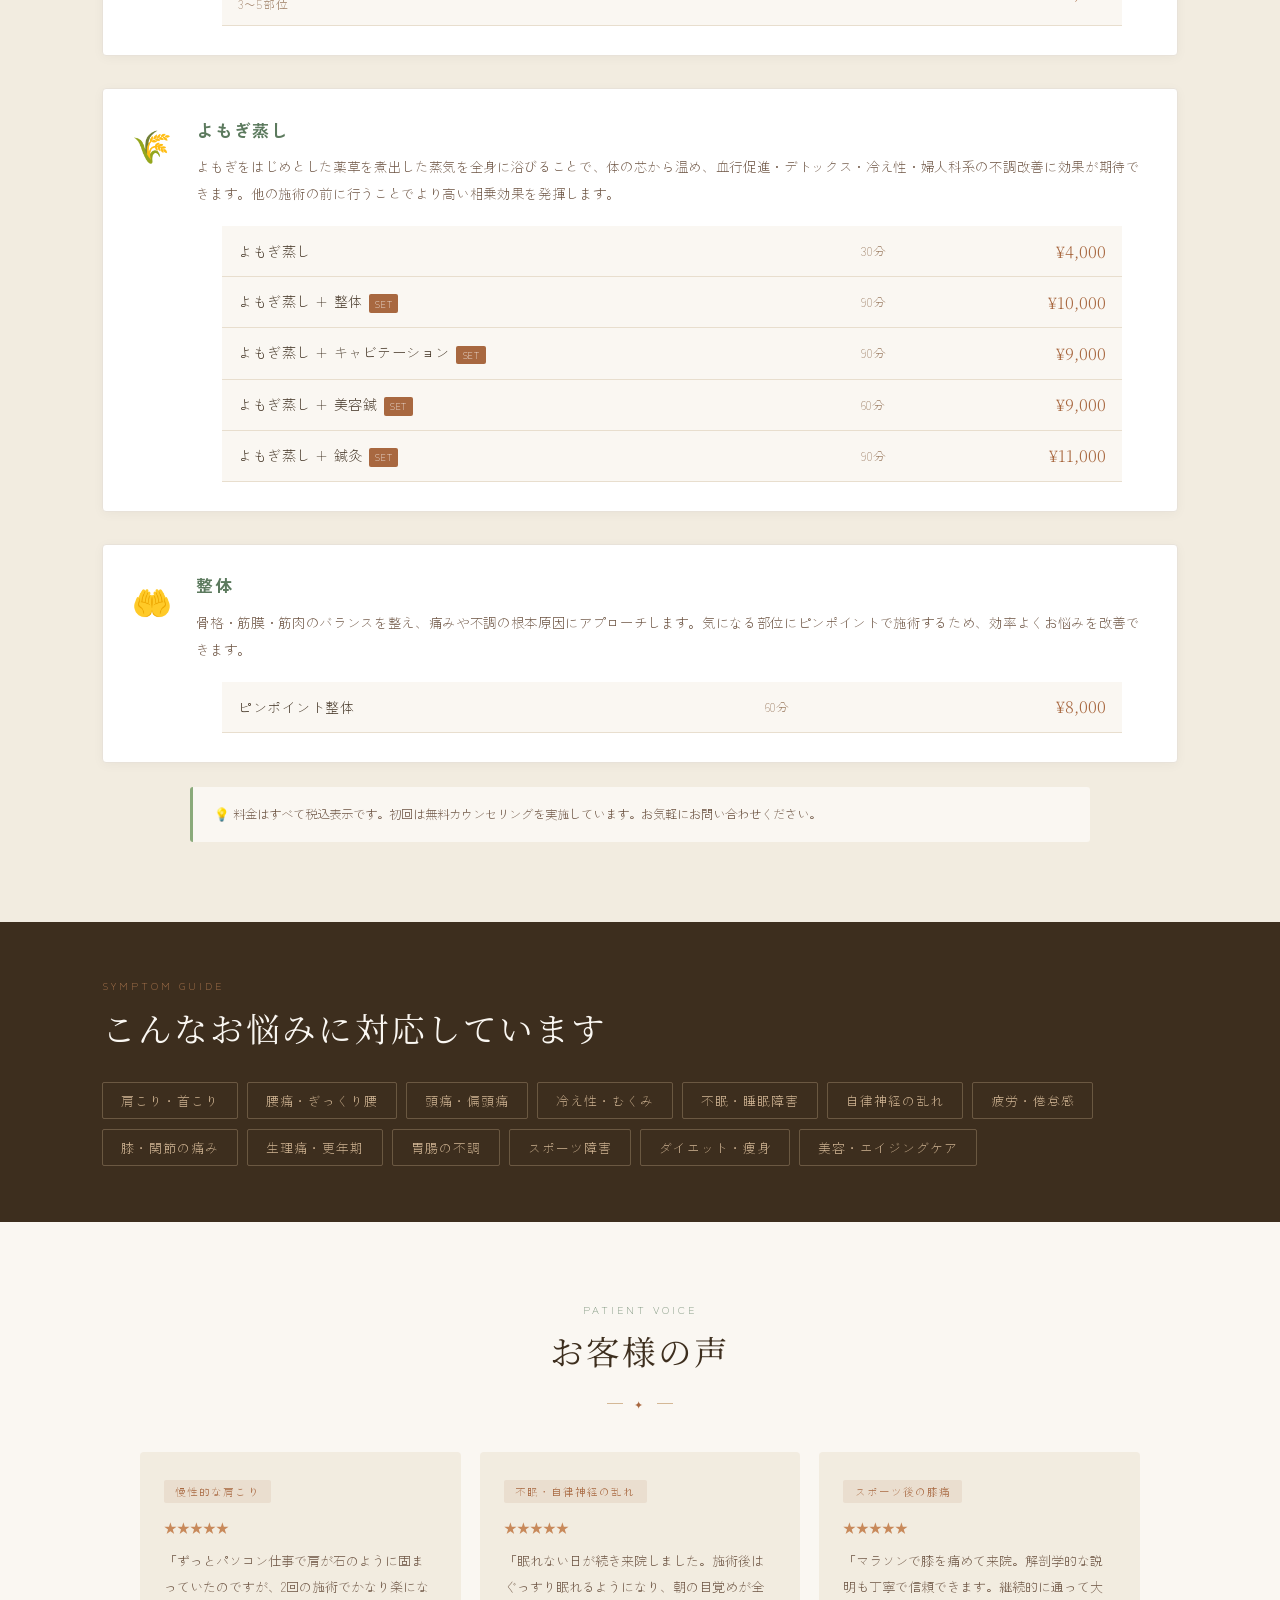
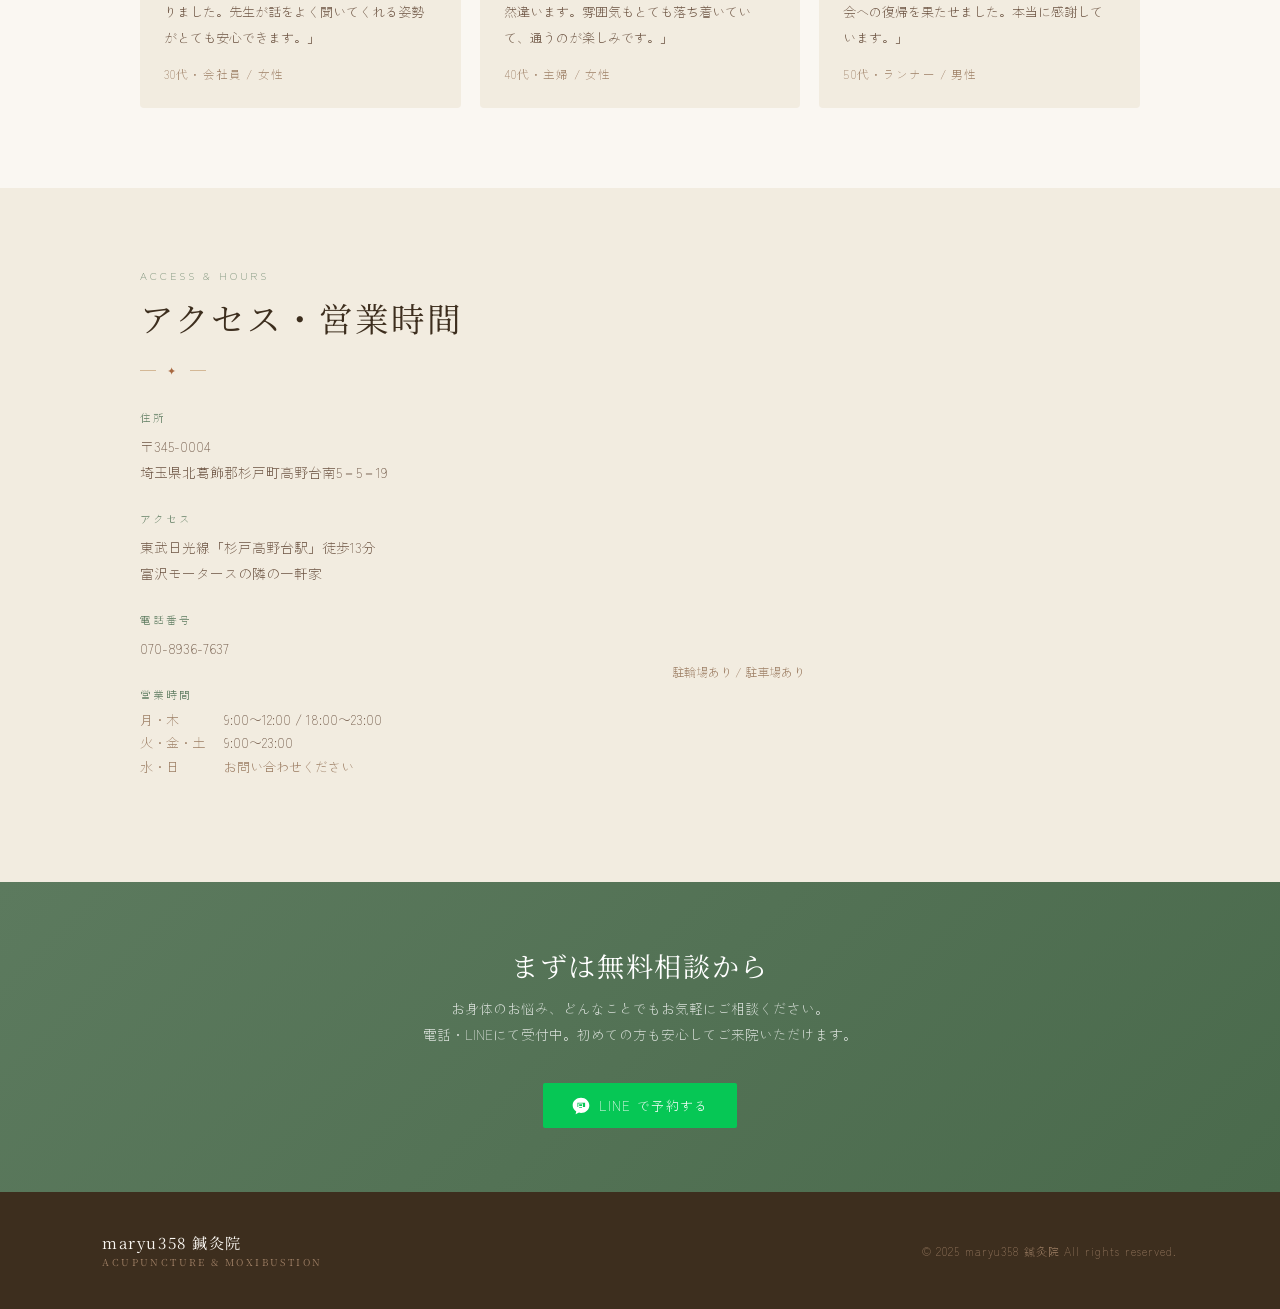
==== commit 0b325658: "Update index.html" ====
--- a/index.html
+++ b/index.html
@@ -3,6 +3,9 @@
 <head>
 <meta charset="UTF-8">
 <meta name="viewport" content="width=device-width, initial-scale=1.0">
+<title>maryu358｜杉戸町の美容鍼・痩身・鍼治療・よもぎ蒸し</title>
+<meta name="description" content="杉戸町で美容鍼・キャビテーション・鍼治療・よもぎ蒸しをお探しの方へ。たるみ・むくみ・肩こり・腰痛・冷えなど、見た目と体の不調を同時に改善。1回で変化を実感できると好評。東武日光線「杉戸高野台駅」徒歩13分。杉戸町・幸手市・春日部市からもアクセス便利。">
+<meta name="keywords" content="杉戸町 美容鍼, 杉戸 鍼治療, 杉戸 よもぎ蒸し, 杉戸 キャビテーション, 杉戸 痩身, 杉戸 肩こり 腰痛, 杉戸高野台 整体, 北葛飾郡 鍼灸">
 <link href="https://fonts.googleapis.com/css2?family=Noto+Serif+JP:wght@300;400;500&family=Zen+Kaku+Gothic+New:wght@300;400;500&display=swap" rel="stylesheet">
 <style>
 *,*::before,*::after{margin:0;padding:0;box-sizing:border-box;}
@@ -326,9 +329,10 @@
         <h3 class="menu-card-title">よもぎ蒸し</h3>
         <p class="menu-card-desc">よもぎをはじめとした薬草を煮出した蒸気を全身に浴びることで、体の芯から温め、血行促進・デトックス・冷え性・婦人科系の不調改善に効果が期待できます。他の施術の前に行うことでより高い相乗効果を発揮します。</p>
         <table class="menu-table">
-          <tr class="menu-row"><td><div class="m-name">よもぎ蒸し</div></td><td class="m-time">30分</td><td class="m-price">¥5,000</td></tr>
+          <tr class="menu-row"><td><div class="m-name">よもぎ蒸し</div></td><td class="m-time">30分</td><td class="m-price">¥4,000</td></tr>
           <tr class="menu-row"><td><div class="m-name">よもぎ蒸し + 整体<span class="m-badge">SET</span></div></td><td class="m-time">90分</td><td class="m-price">¥10,000</td></tr>
-          <tr class="menu-row"><td><div class="m-name">よもぎ蒸し + キャビテーション<span class="m-badge">SET</span></div></td><td class="m-time">90分</td><td class="m-price">¥12,000</td></tr>
+          <tr class="menu-row"><td><div class="m-name">よもぎ蒸し + キャビテーション<span class="m-badge">SET</span></div></td><td class="m-time">90分</td><td class="m-price">¥9,000</td></tr>
+          <tr class="menu-row"><td><div class="m-name">よもぎ蒸し + 美容鍼<span class="m-badge">SET</span></div></td><td class="m-time">60分</td><td class="m-price">¥9,000</td></tr>
           <tr class="menu-row"><td><div class="m-name">よもぎ蒸し + 鍼灸<span class="m-badge">SET</span></div></td><td class="m-time">90分</td><td class="m-price">¥11,000</td></tr>
         </table>
       </div>
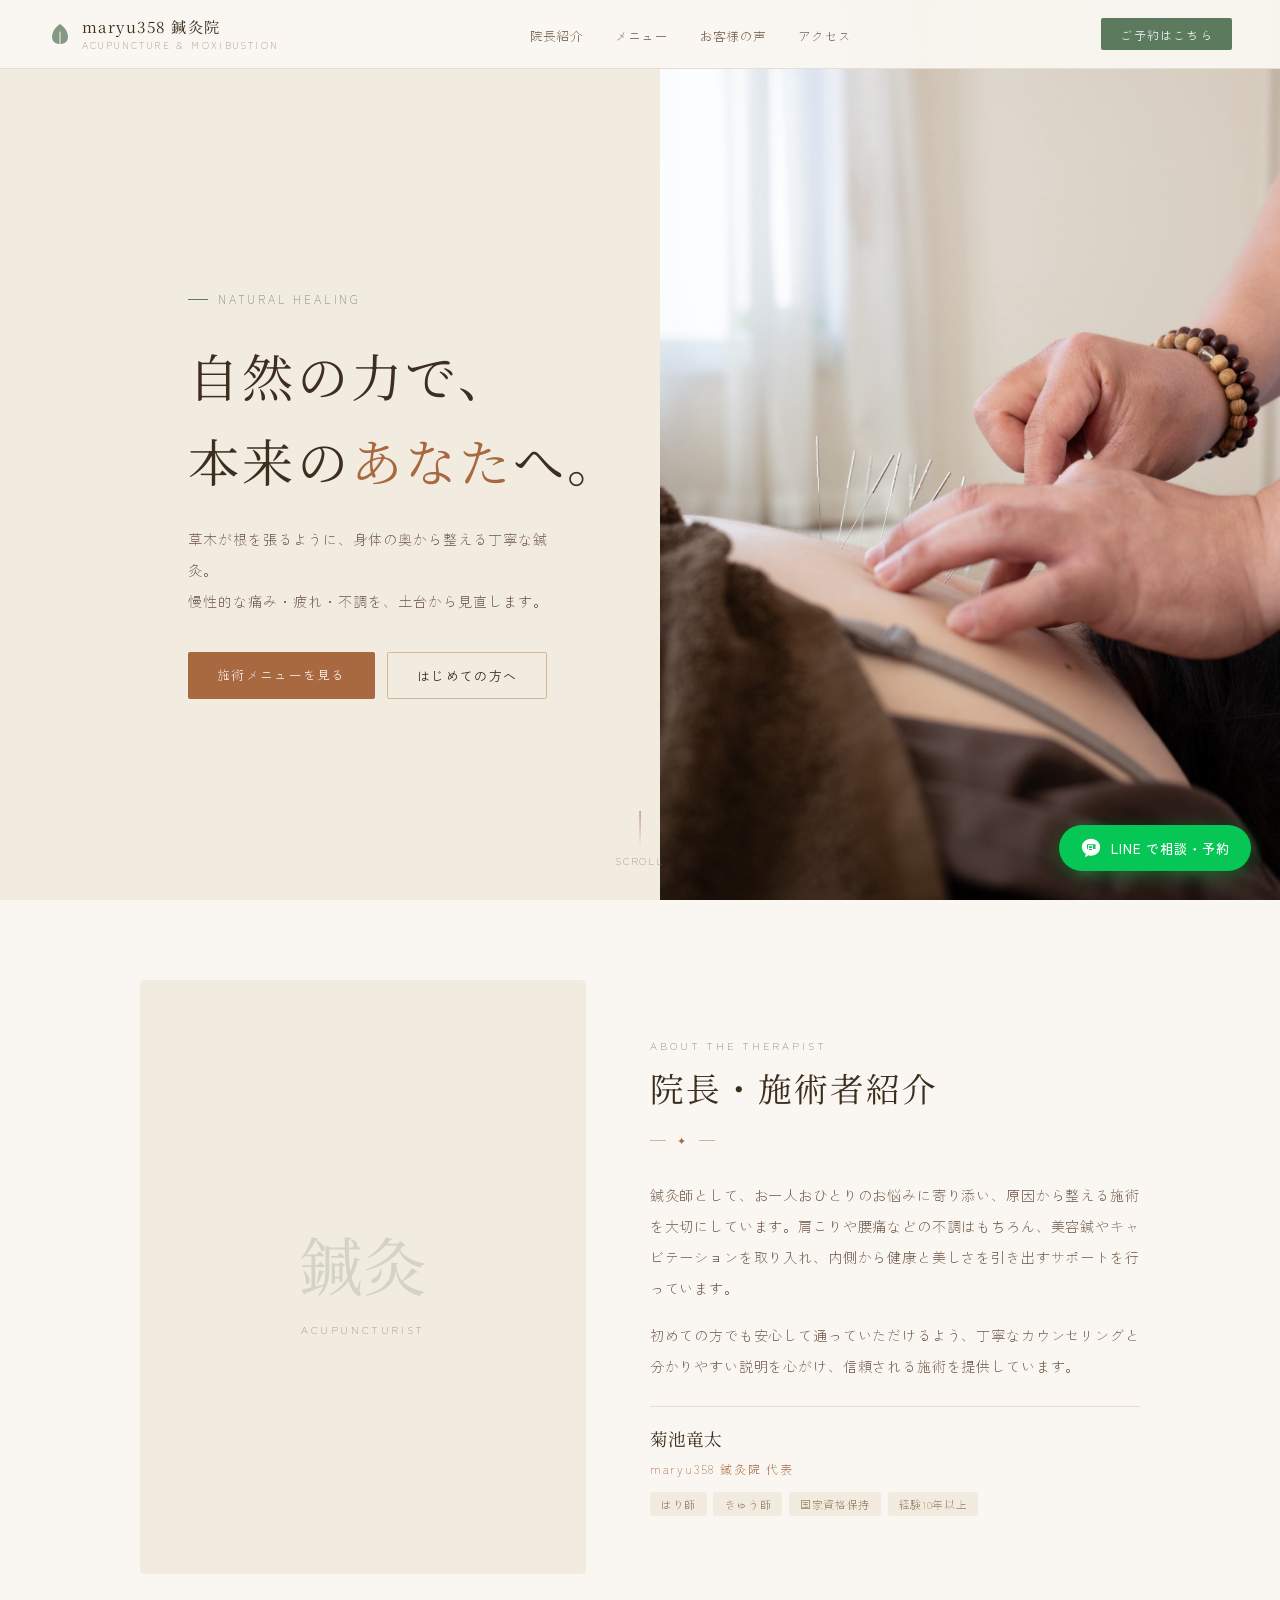
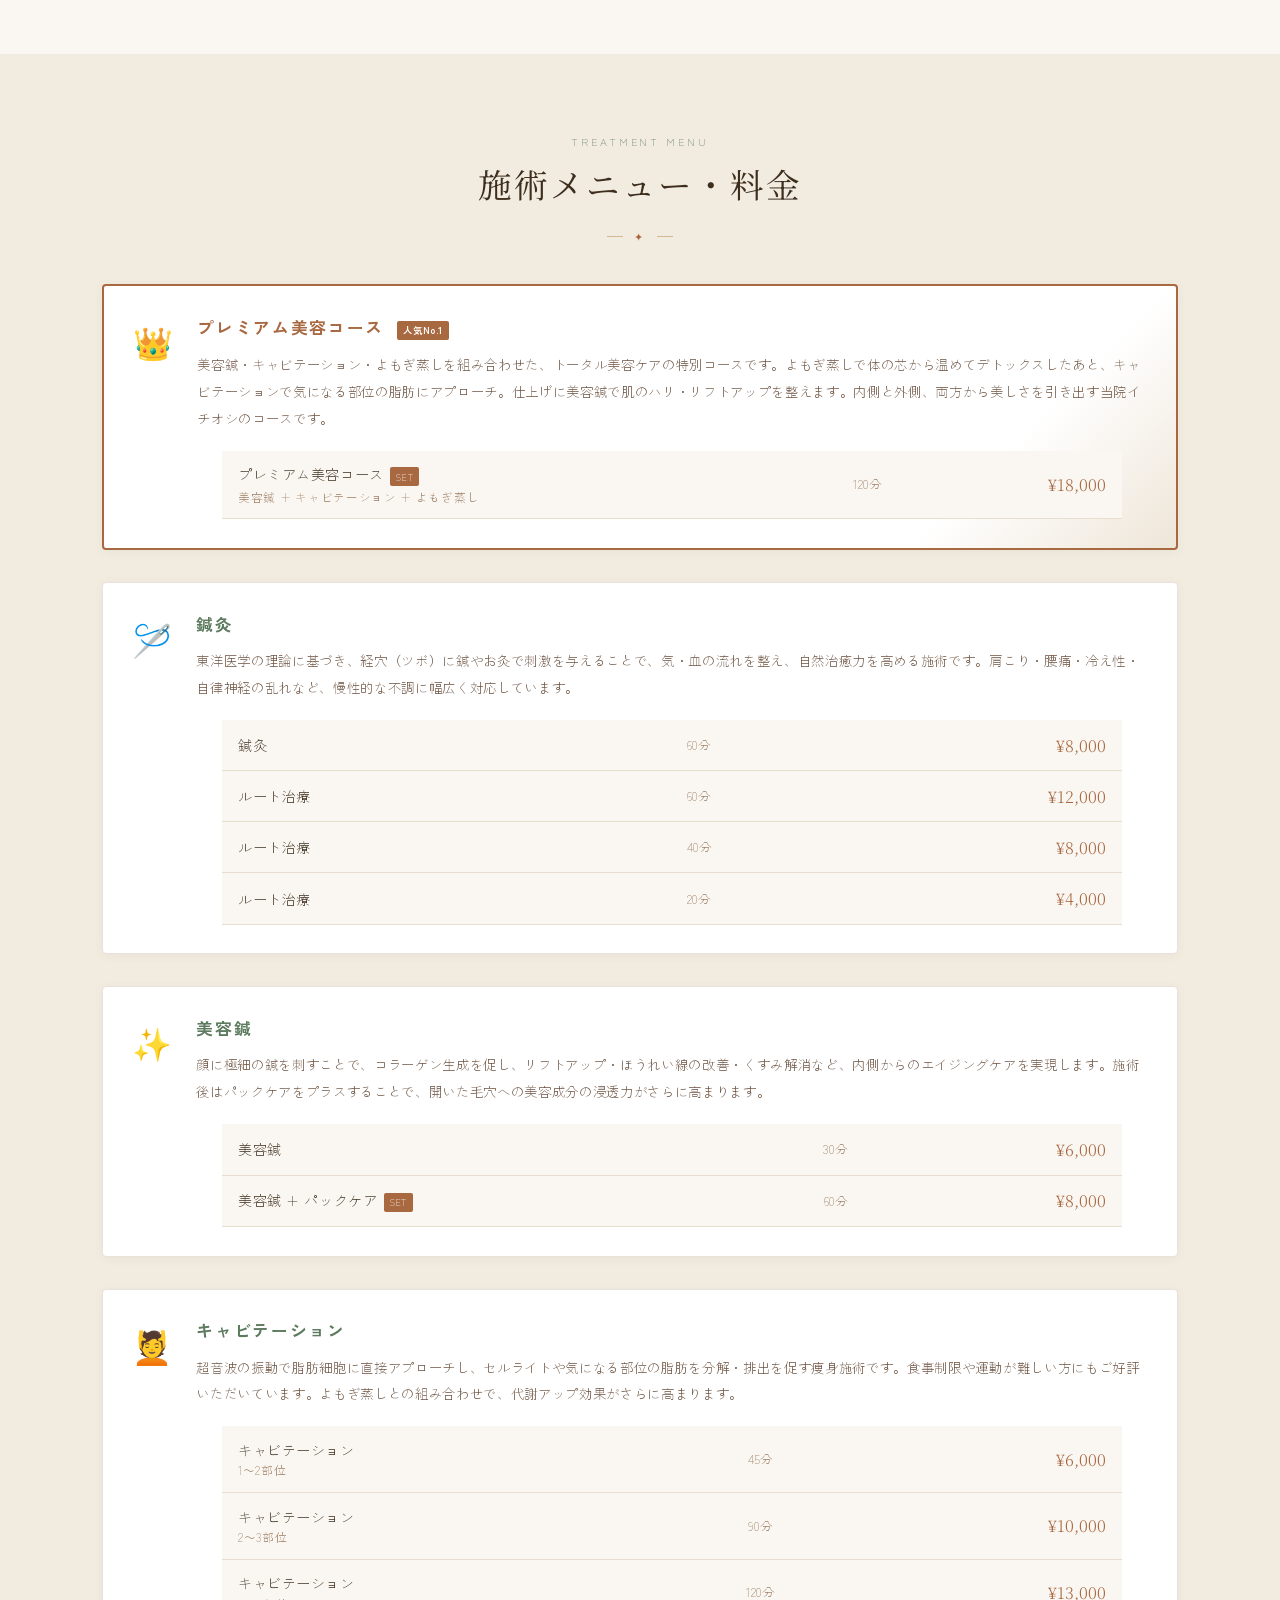
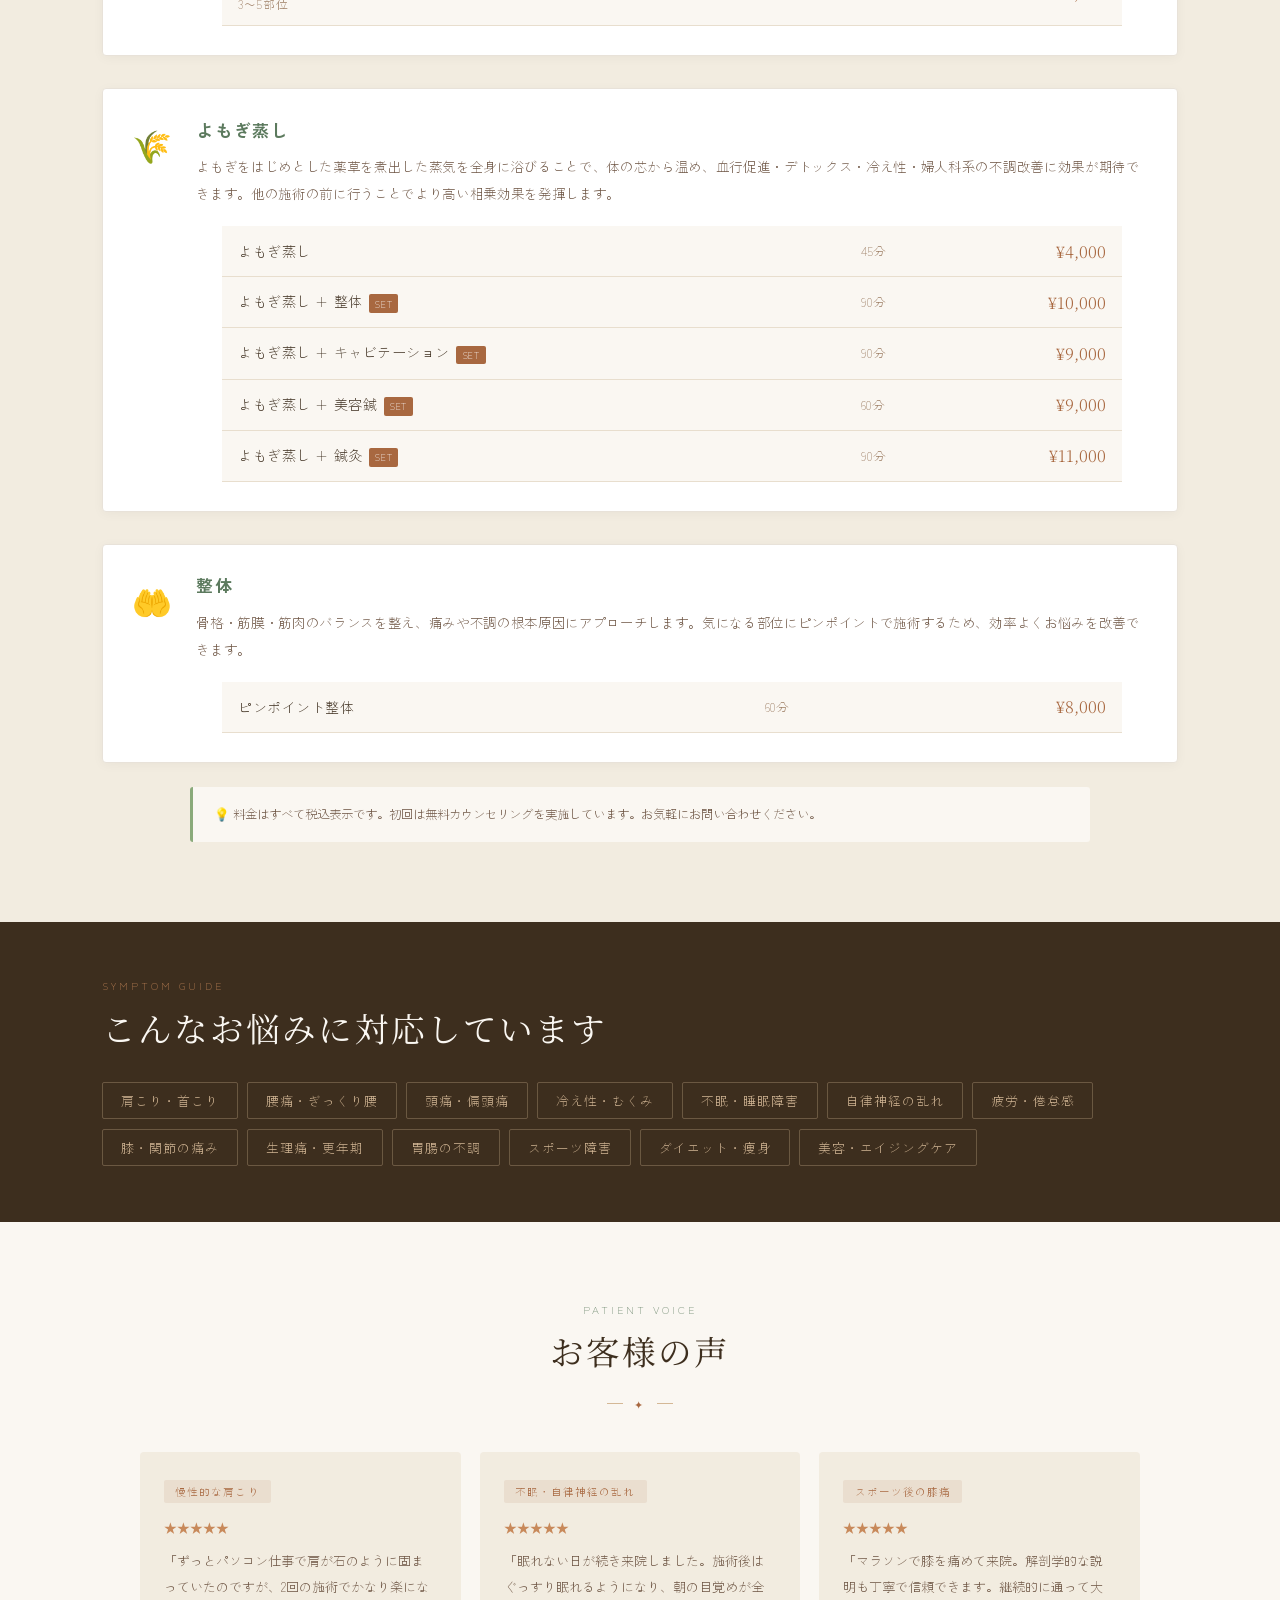
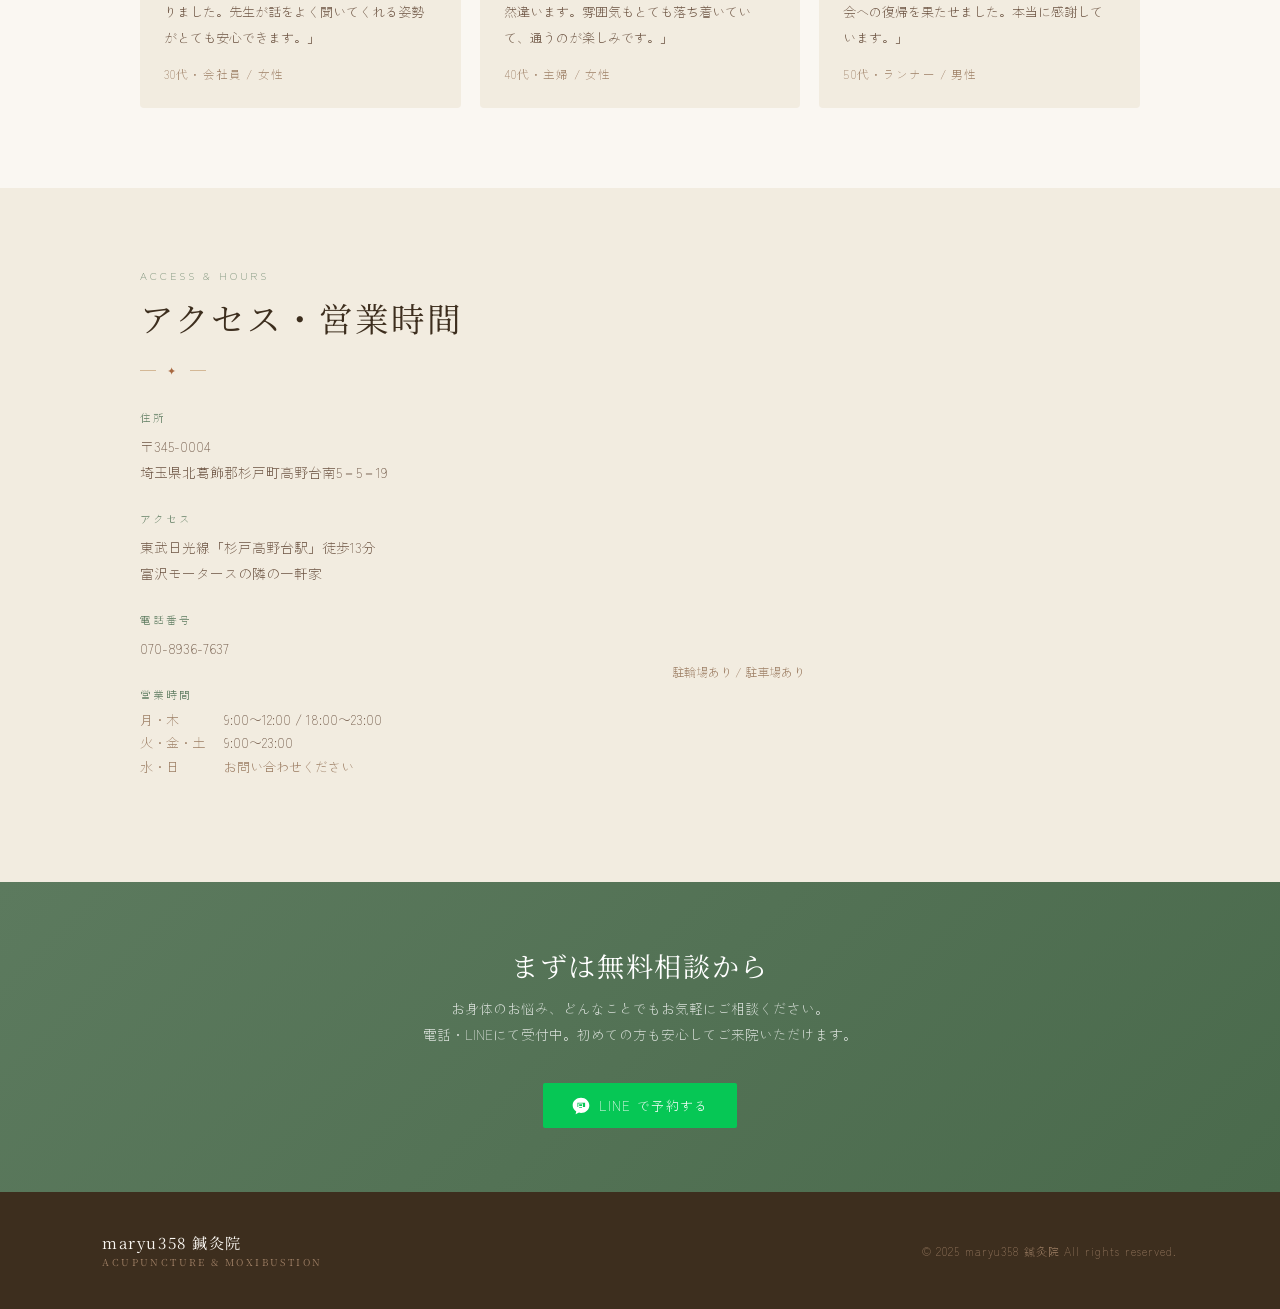
==== commit 76f6d3d4: "Update index.html" ====
--- a/index.html
+++ b/index.html
@@ -329,7 +329,7 @@
         <h3 class="menu-card-title">よもぎ蒸し</h3>
         <p class="menu-card-desc">よもぎをはじめとした薬草を煮出した蒸気を全身に浴びることで、体の芯から温め、血行促進・デトックス・冷え性・婦人科系の不調改善に効果が期待できます。他の施術の前に行うことでより高い相乗効果を発揮します。</p>
         <table class="menu-table">
-          <tr class="menu-row"><td><div class="m-name">よもぎ蒸し</div></td><td class="m-time">30分</td><td class="m-price">¥4,000</td></tr>
+          <tr class="menu-row"><td><div class="m-name">よもぎ蒸し</div></td><td class="m-time">45分</td><td class="m-price">¥4,000</td></tr>
           <tr class="menu-row"><td><div class="m-name">よもぎ蒸し + 整体<span class="m-badge">SET</span></div></td><td class="m-time">90分</td><td class="m-price">¥10,000</td></tr>
           <tr class="menu-row"><td><div class="m-name">よもぎ蒸し + キャビテーション<span class="m-badge">SET</span></div></td><td class="m-time">90分</td><td class="m-price">¥9,000</td></tr>
           <tr class="menu-row"><td><div class="m-name">よもぎ蒸し + 美容鍼<span class="m-badge">SET</span></div></td><td class="m-time">60分</td><td class="m-price">¥9,000</td></tr>
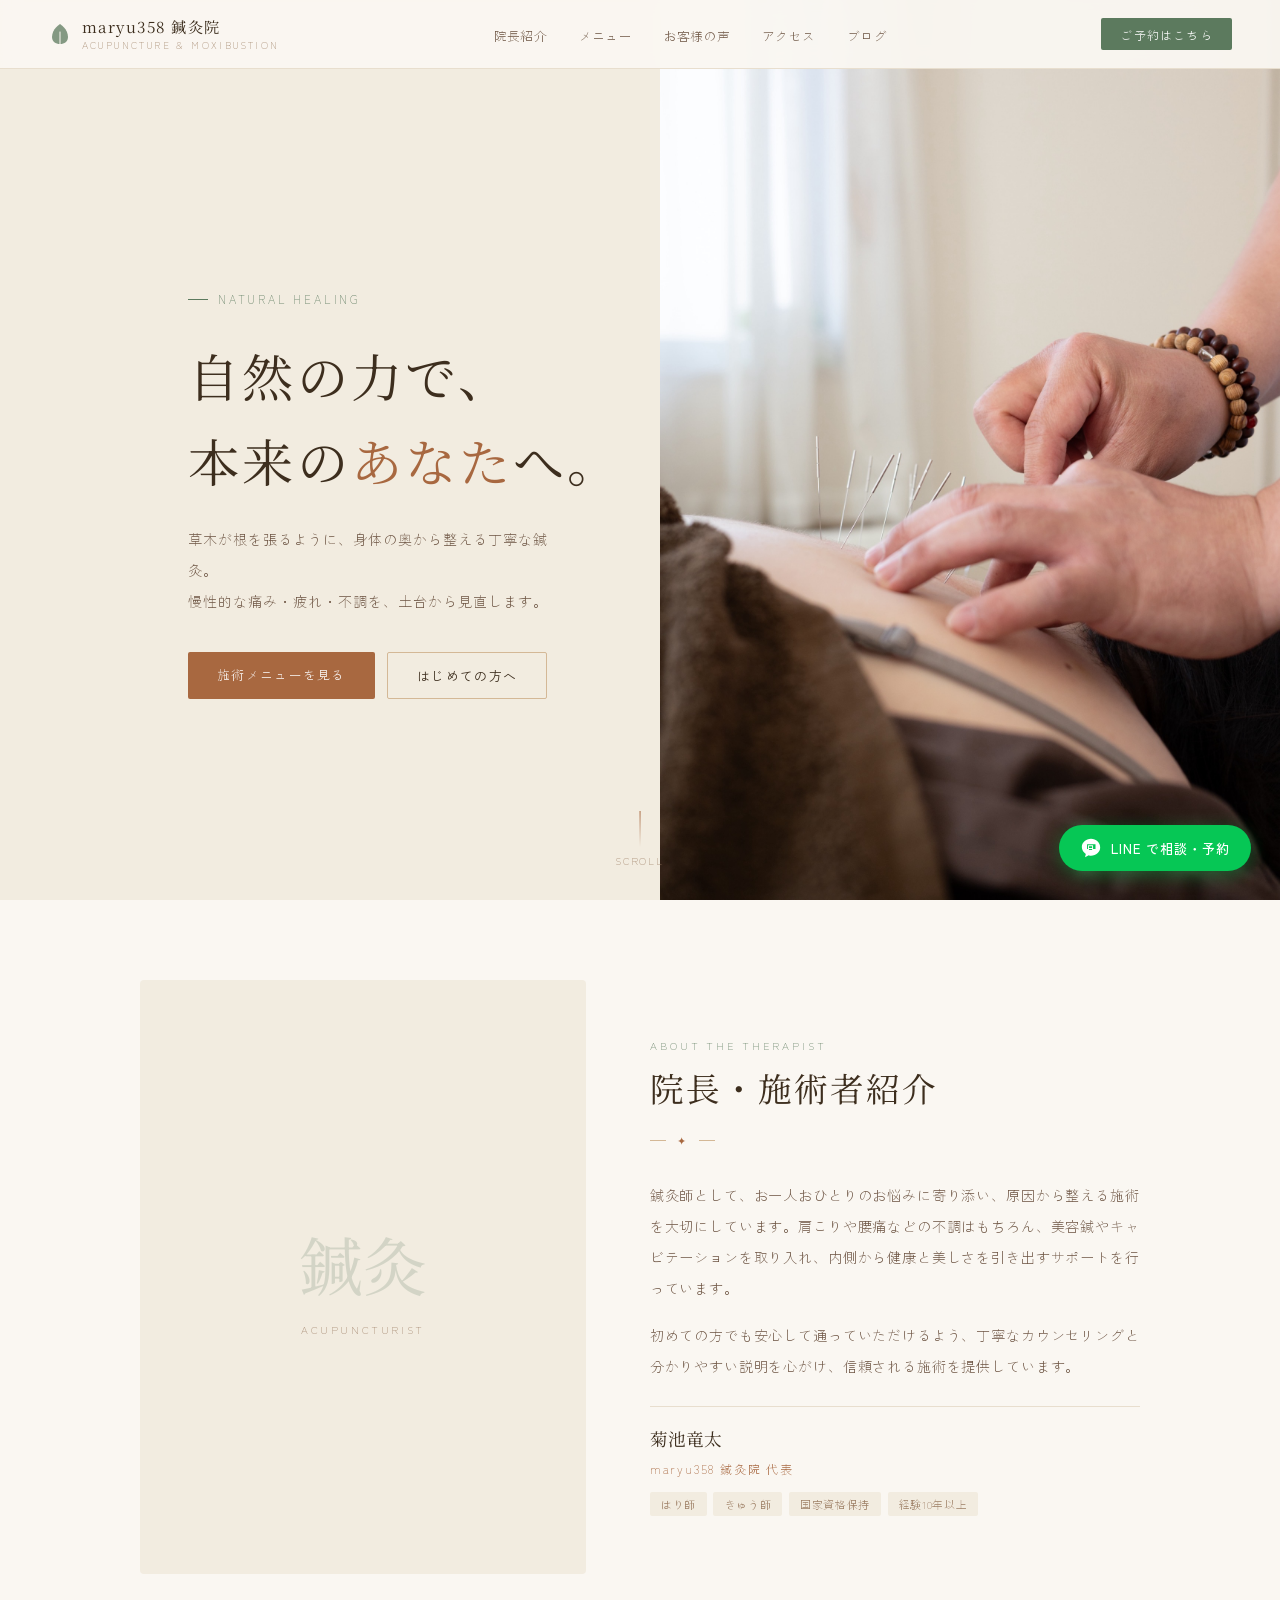
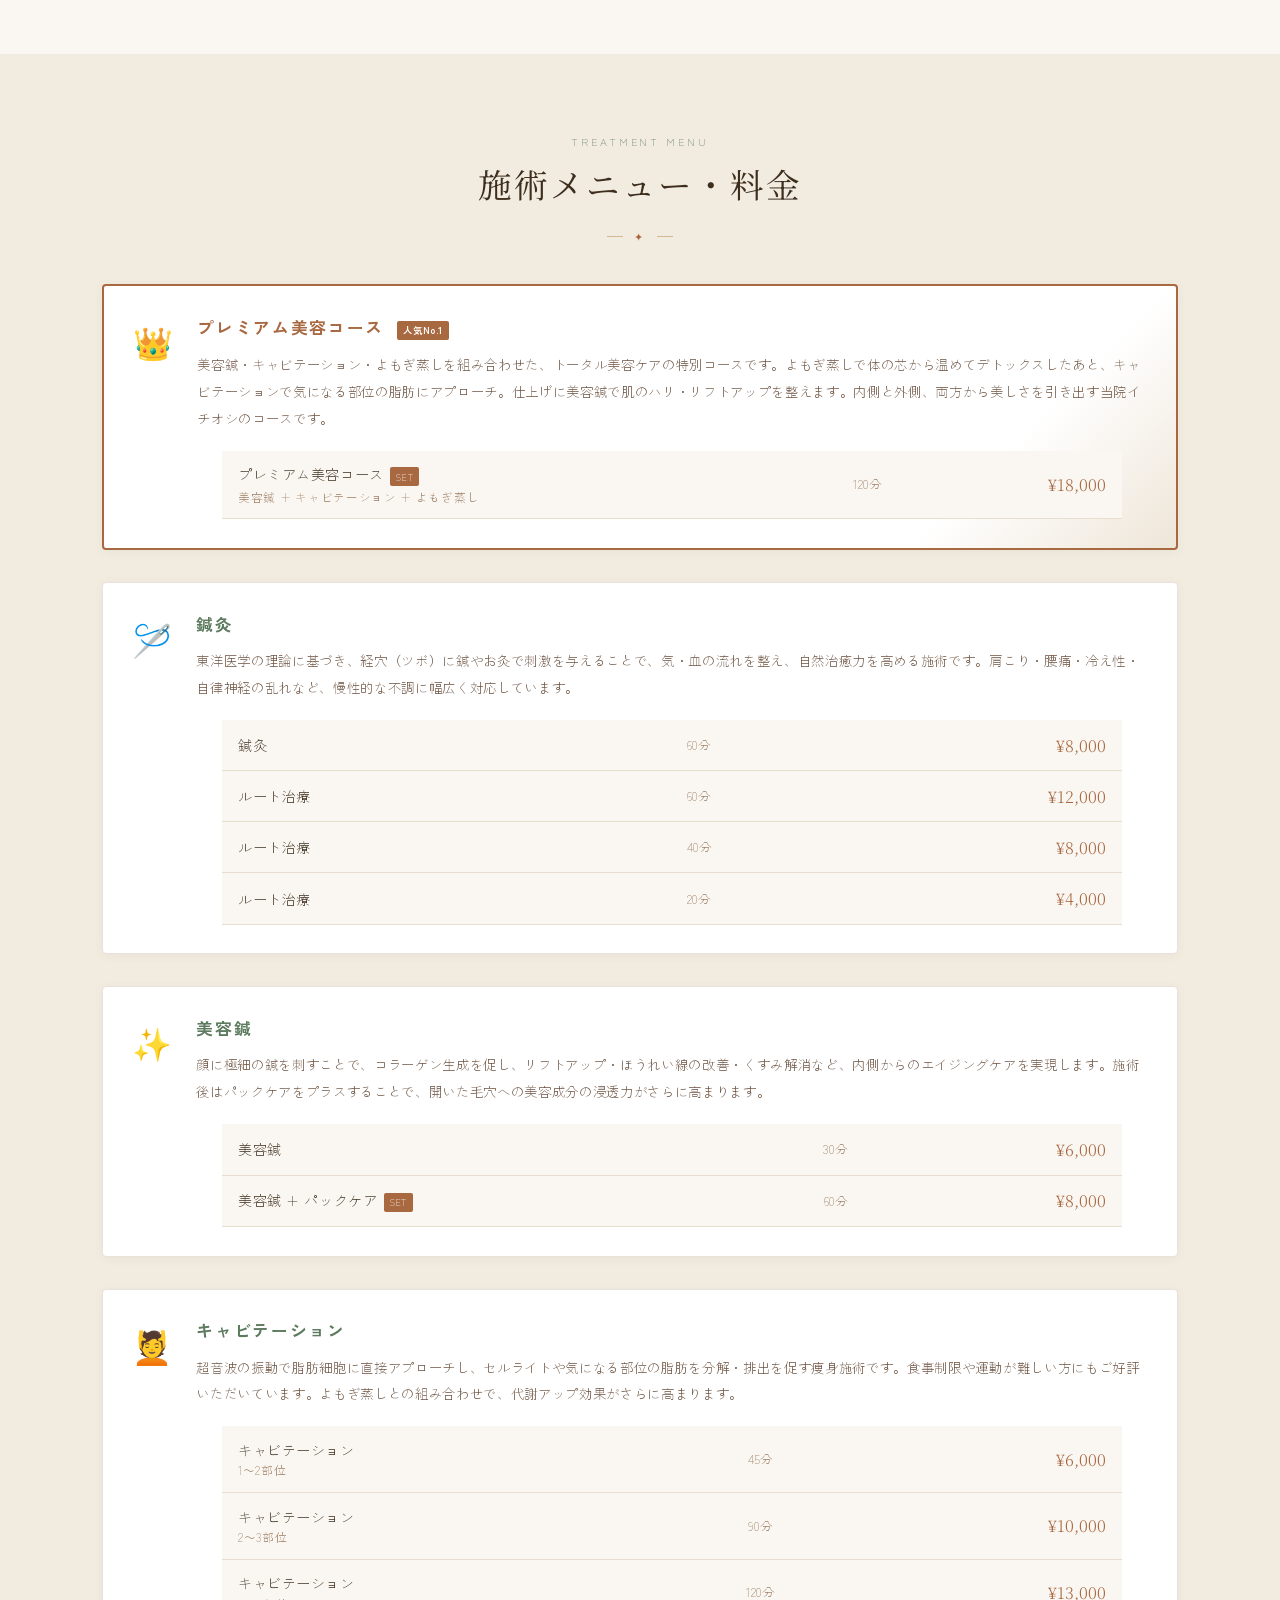
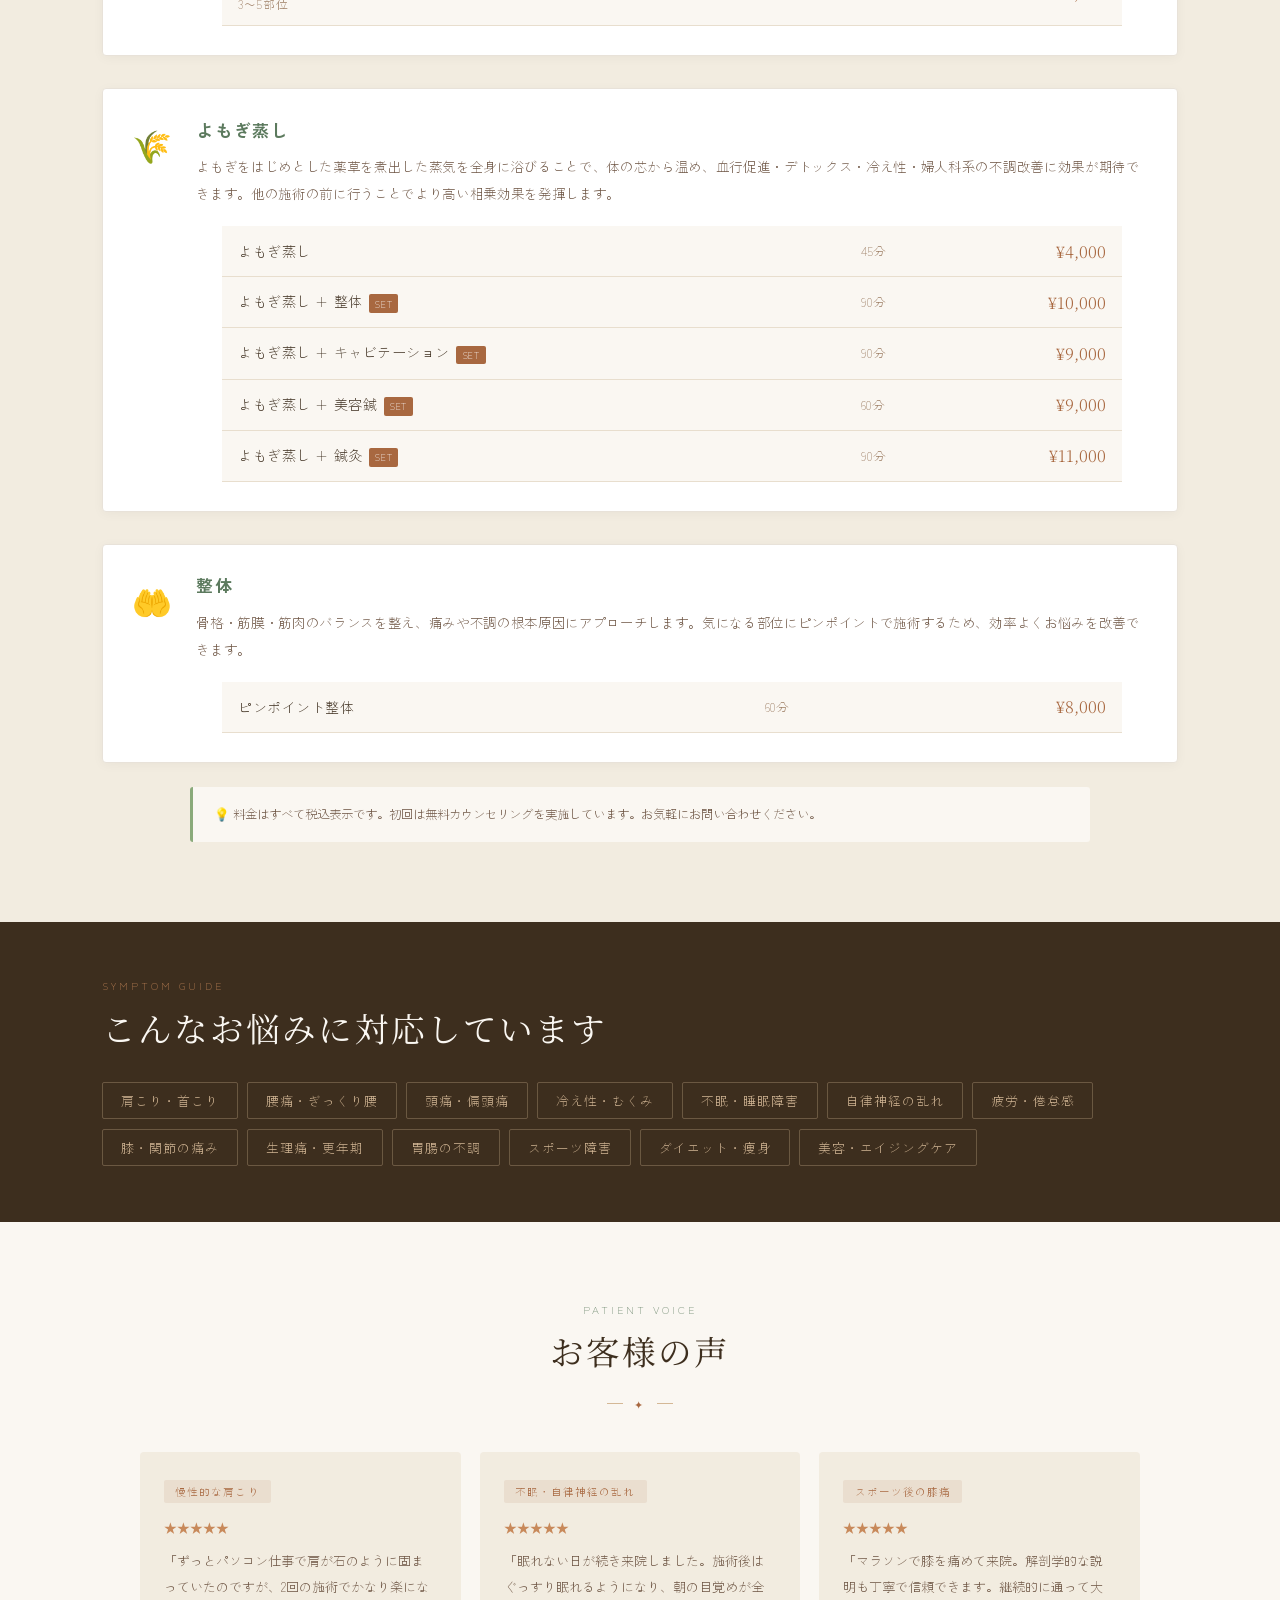
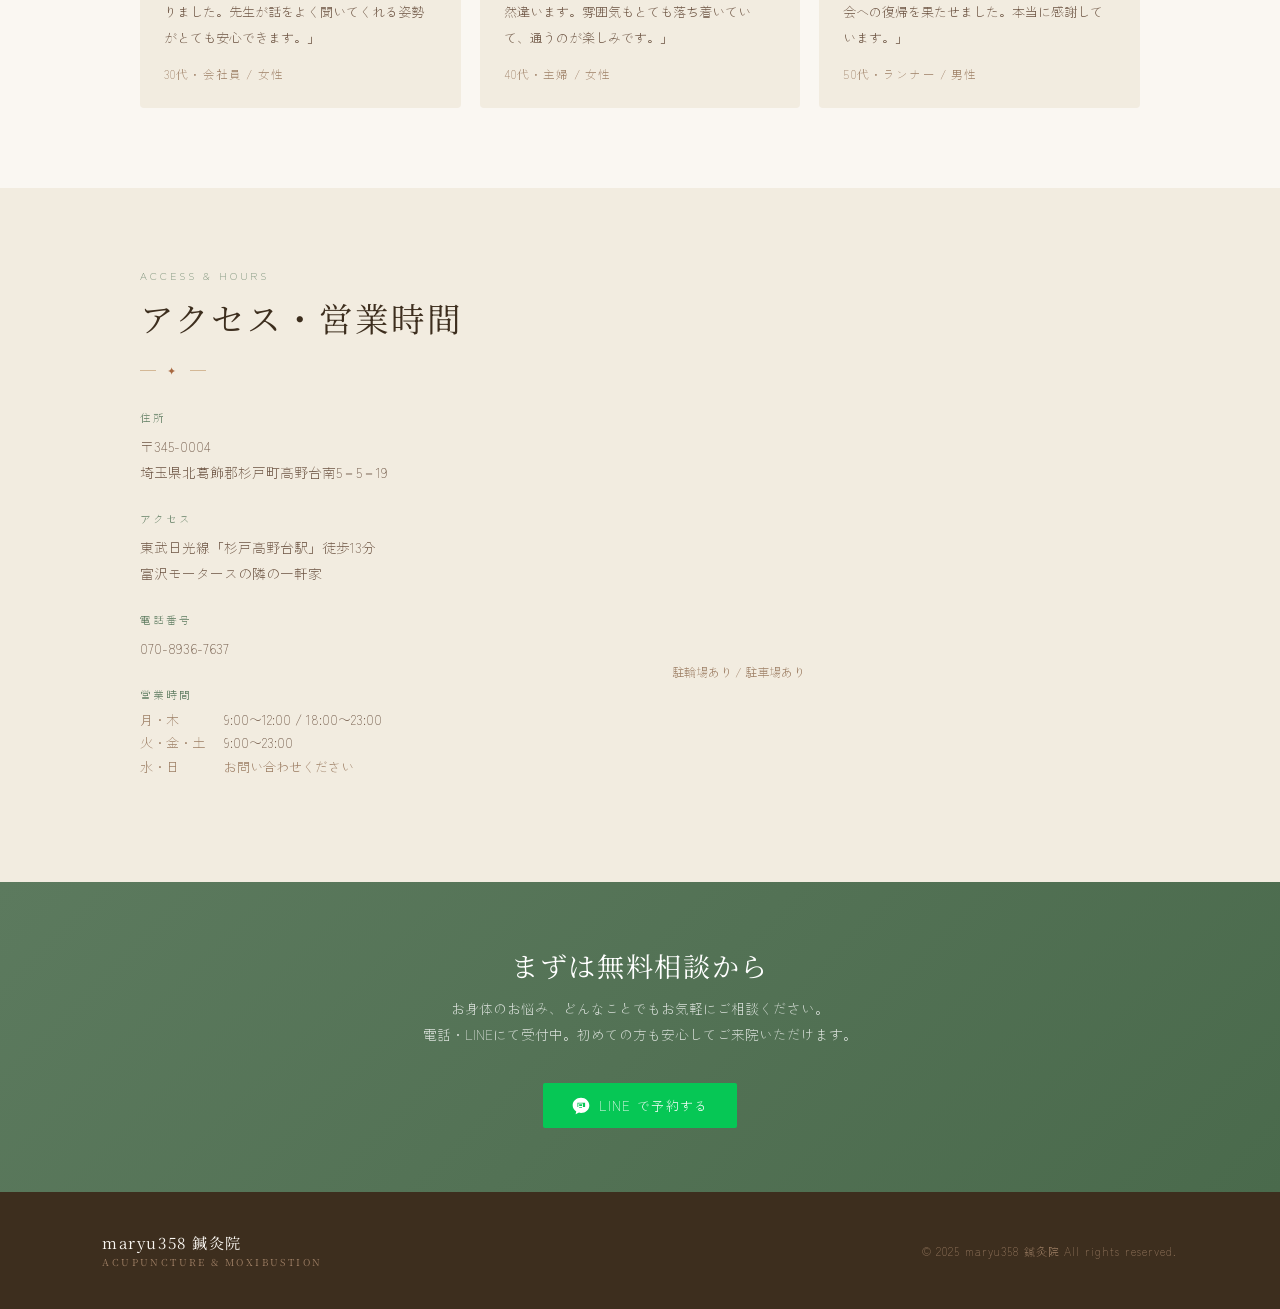
==== commit 3289993f: "Add files via upload" ====
--- a/index.html
+++ b/index.html
@@ -216,6 +216,7 @@
     <li><a href="#menu">メニュー</a></li>
     <li><a href="#voice">お客様の声</a></li>
     <li><a href="#access">アクセス</a></li>
+    <li><a href="blog.html">ブログ</a></li>
   </ul>
   <a href="https://lin.ee/UZk0JDN" target="_blank" rel="noopener" class="nav-btn" style="text-decoration:none;">ご予約はこちら</a>
 </nav>
